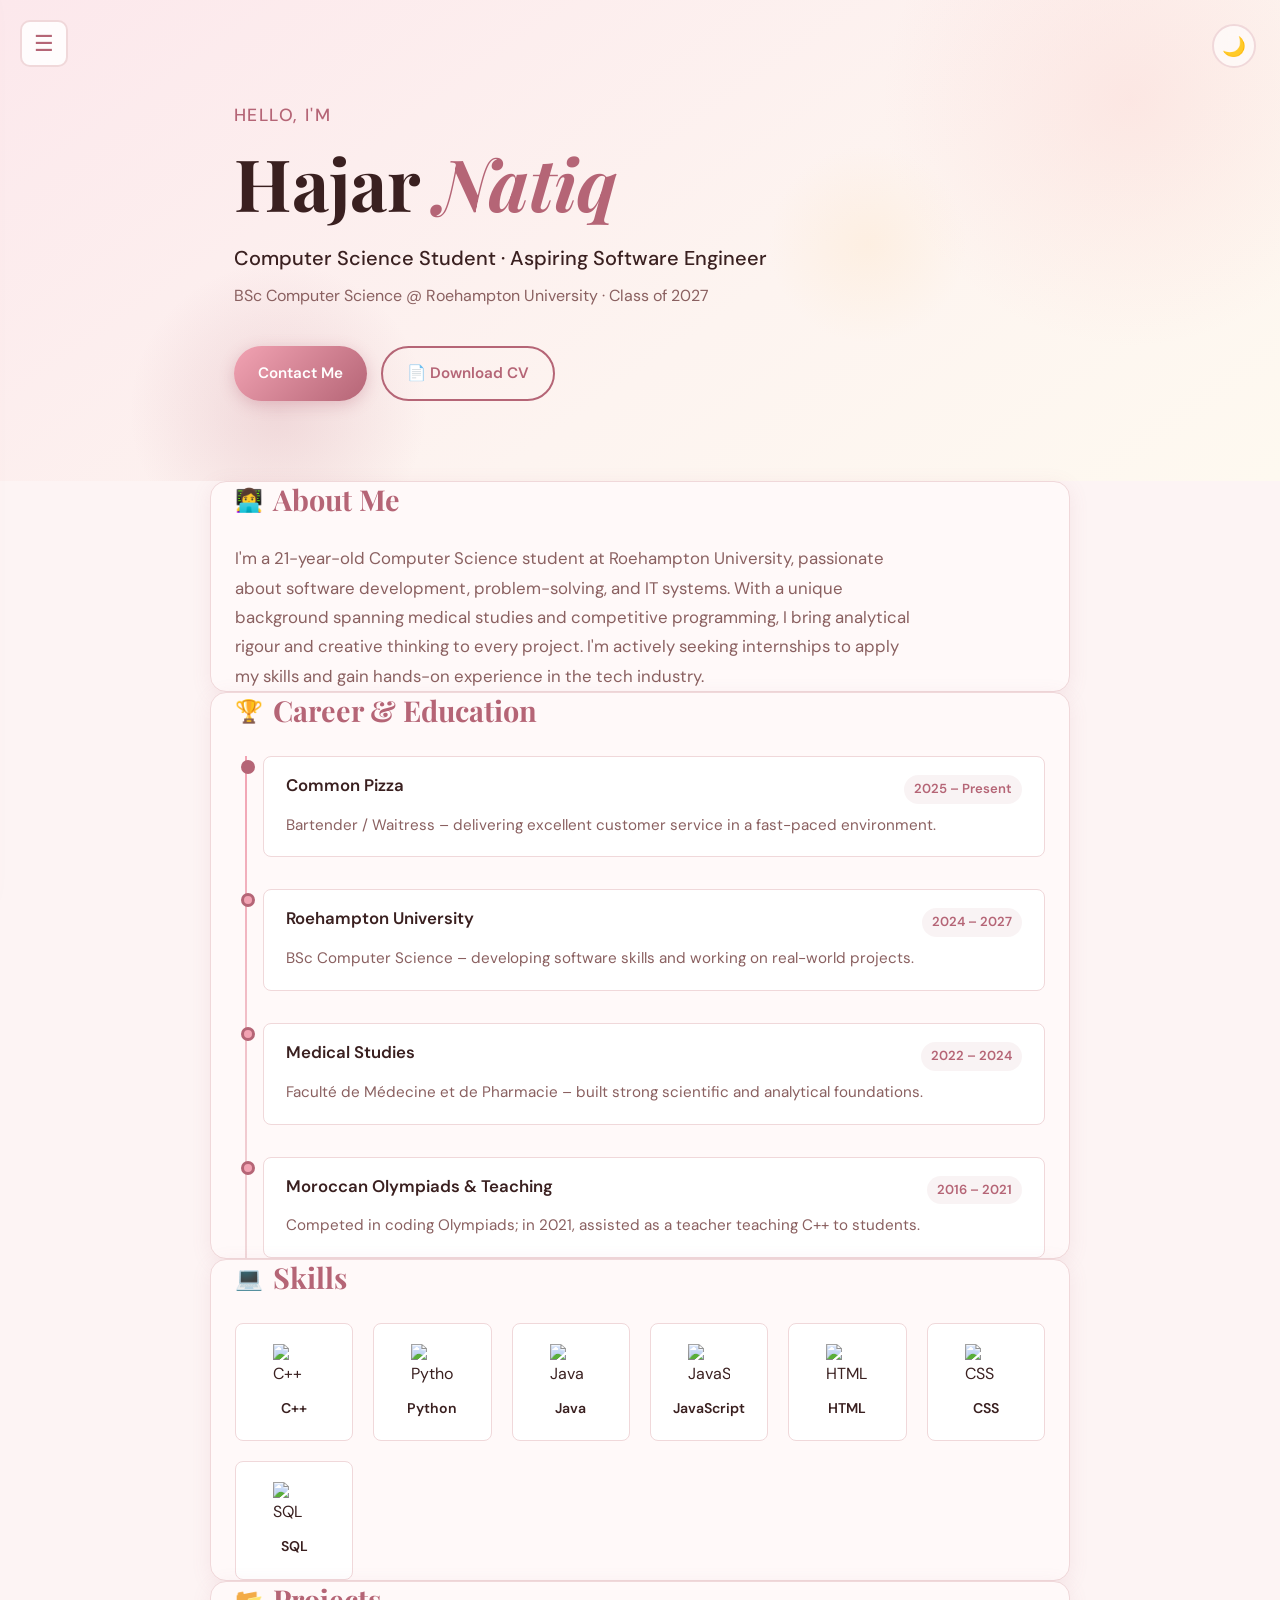
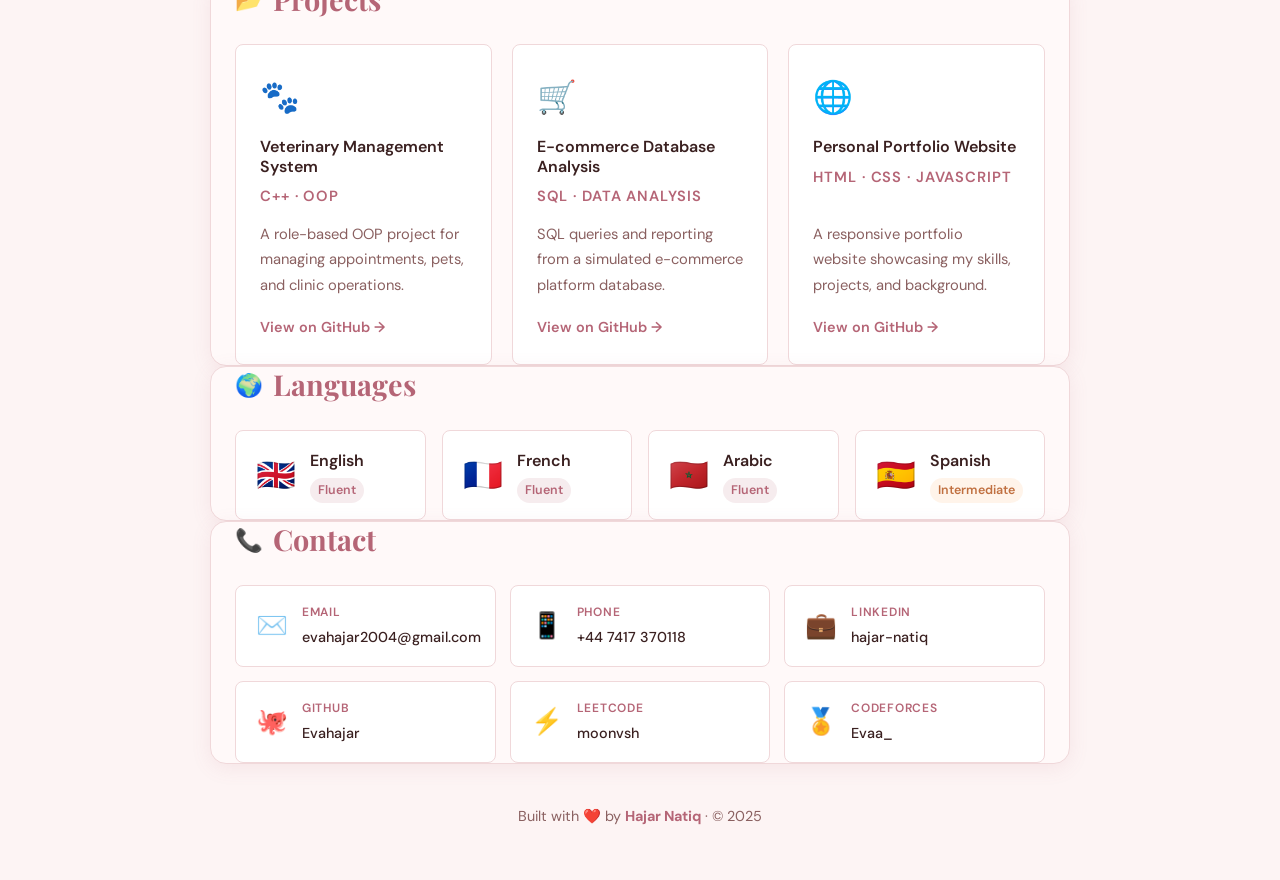
==== index.html @ 8012f6cf "Rename index(1).html to index.html" ====
<!DOCTYPE html>
<html lang="en">
<head>
  <meta charset="UTF-8">
  <meta name="viewport" content="width=device-width, initial-scale=1.0">
  <title>Hajar Natiq – Portfolio</title>
  <link rel="preconnect" href="https://fonts.googleapis.com">
  <link rel="preconnect" href="https://fonts.gstatic.com" crossorigin>
  <link href="https://fonts.googleapis.com/css2?family=Playfair+Display:ital,wght@0,600;0,700;1,600&family=DM+Sans:wght@300;400;500;600&display=swap" rel="stylesheet">
  <link rel="stylesheet" href="style.css">
</head>
<body>

  <!-- Menu Toggle -->
  <button id="menu-toggle" aria-label="Toggle menu">☰</button>

  <!-- Sidebar Navigation -->
  <nav id="sidebar">
    <div class="sidebar-logo">HN</div>
    <a href="#about">About</a>
    <a href="#timeline">Career</a>
    <a href="#skills">Skills</a>
    <a href="#projects">Projects</a>
    <a href="#languages">Languages</a>
    <a href="#contact">Contact</a>
  </nav>

  <!-- Header / Hero -->
  <header>
    <div class="hero-bg-shapes">
      <div class="shape shape-1"></div>
      <div class="shape shape-2"></div>
      <div class="shape shape-3"></div>
    </div>
    <div class="container hero-content">
      <p class="hero-eyebrow">Hello, I'm</p>
      <h1>Hajar <span class="highlight">Natiq</span></h1>
      <p class="hero-subtitle">Computer Science Student · Aspiring Software Engineer</p>
      <p class="hero-sub2">BSc Computer Science @ Roehampton University · Class of 2027</p>
      <div class="hero-actions">
        <a href="#contact" class="btn btn-primary">Contact Me</a>
        <a href="Hajar_Natiq_CV.pdf" download class="btn btn-outline">📄 Download CV</a>
      </div>
    </div>
    <button id="dark-mode-toggle">🌙</button>
  </header>

  <!-- About Section -->
  <section id="about" class="container">
    <h2><span class="section-icon">👩‍💻</span> About Me</h2>
    <p>
      I'm a 21-year-old Computer Science student at Roehampton University, passionate about software development, 
      problem-solving, and IT systems. With a unique background spanning medical studies and competitive programming, 
      I bring analytical rigour and creative thinking to every project. I'm actively seeking internships to apply 
      my skills and gain hands-on experience in the tech industry.
    </p>
  </section>

  <!-- Timeline Section -->
  <section id="timeline" class="container">
    <h2><span class="section-icon">🏆</span> Career & Education</h2>
    <div class="timeline">
      <div class="timeline-item job">
        <div class="timeline-dot"></div>
        <div class="timeline-content">
          <div class="timeline-header">
            <h3>Common Pizza</h3>
            <span class="date">2025 – Present</span>
          </div>
          <p>Bartender / Waitress – delivering excellent customer service in a fast-paced environment.</p>
        </div>
      </div>
      <div class="timeline-item">
        <div class="timeline-dot"></div>
        <div class="timeline-content">
          <div class="timeline-header">
            <h3>Roehampton University</h3>
            <span class="date">2024 – 2027</span>
          </div>
          <p>BSc Computer Science – developing software skills and working on real-world projects.</p>
        </div>
      </div>
      <div class="timeline-item">
        <div class="timeline-dot"></div>
        <div class="timeline-content">
          <div class="timeline-header">
            <h3>Medical Studies</h3>
            <span class="date">2022 – 2024</span>
          </div>
          <p>Faculté de Médecine et de Pharmacie – built strong scientific and analytical foundations.</p>
        </div>
      </div>
      <div class="timeline-item">
        <div class="timeline-dot"></div>
        <div class="timeline-content">
          <div class="timeline-header">
            <h3>Moroccan Olympiads & Teaching</h3>
            <span class="date">2016 – 2021</span>
          </div>
          <p>Competed in coding Olympiads; in 2021, assisted as a teacher teaching C++ to students.</p>
        </div>
      </div>
    </div>
  </section>

  <!-- Skills Section -->
  <section id="skills" class="container">
    <h2><span class="section-icon">💻</span> Skills</h2>
    <div class="skills-grid">
      <div class="skill"><img src="https://cdn.jsdelivr.net/gh/devicons/devicon/icons/cplusplus/cplusplus-original.svg" alt="C++"><p>C++</p></div>
      <div class="skill"><img src="https://cdn.jsdelivr.net/gh/devicons/devicon/icons/python/python-original.svg" alt="Python"><p>Python</p></div>
      <div class="skill"><img src="https://cdn.jsdelivr.net/gh/devicons/devicon/icons/java/java-original.svg" alt="Java"><p>Java</p></div>
      <div class="skill"><img src="https://cdn.jsdelivr.net/gh/devicons/devicon/icons/javascript/javascript-original.svg" alt="JavaScript"><p>JavaScript</p></div>
      <div class="skill"><img src="https://cdn.jsdelivr.net/gh/devicons/devicon/icons/html5/html5-original.svg" alt="HTML"><p>HTML</p></div>
      <div class="skill"><img src="https://cdn.jsdelivr.net/gh/devicons/devicon/icons/css3/css3-original.svg" alt="CSS"><p>CSS</p></div>
      <div class="skill"><img src="https://cdn.jsdelivr.net/gh/devicons/devicon/icons/mysql/mysql-original.svg" alt="SQL"><p>SQL</p></div>
    </div>
  </section>

  <!-- Projects Section -->
  <section id="projects" class="container">
    <h2><span class="section-icon">📂</span> Projects</h2>
    <div class="projects-grid">
      <div class="project-card">
        <div class="project-icon">🐾</div>
        <h3>Veterinary Management System</h3>
        <p class="project-tech">C++ · OOP</p>
        <p>A role-based OOP project for managing appointments, pets, and clinic operations.</p>
        <a href="https://github.com/Evahajar/veterinary-management-system" target="_blank" class="project-link">View on GitHub →</a>
      </div>
      <div class="project-card">
        <div class="project-icon">🛒</div>
        <h3>E-commerce Database Analysis</h3>
        <p class="project-tech">SQL · Data Analysis</p>
        <p>SQL queries and reporting from a simulated e-commerce platform database.</p>
        <a href="https://github.com/Evahajar/E-commerce-Database-Analysis" target="_blank" class="project-link">View on GitHub →</a>
      </div>
      <div class="project-card">
        <div class="project-icon">🌐</div>
        <h3>Personal Portfolio Website</h3>
        <p class="project-tech">HTML · CSS · JavaScript</p>
        <p>A responsive portfolio website showcasing my skills, projects, and background.</p>
        <a href="https://github.com/Evahajar/portfolio" target="_blank" class="project-link">View on GitHub →</a>
      </div>
    </div>
  </section>

  <!-- Languages Section -->
  <section id="languages" class="container">
    <h2><span class="section-icon">🌍</span> Languages</h2>
    <div class="languages-grid">
      <div class="lang-card">
        <span class="lang-flag">🇬🇧</span>
        <div>
          <strong>English</strong>
          <span class="lang-level fluent">Fluent</span>
        </div>
      </div>
      <div class="lang-card">
        <span class="lang-flag">🇫🇷</span>
        <div>
          <strong>French</strong>
          <span class="lang-level fluent">Fluent</span>
        </div>
      </div>
      <div class="lang-card">
        <span class="lang-flag">🇲🇦</span>
        <div>
          <strong>Arabic</strong>
          <span class="lang-level fluent">Fluent</span>
        </div>
      </div>
      <div class="lang-card">
        <span class="lang-flag">🇪🇸</span>
        <div>
          <strong>Spanish</strong>
          <span class="lang-level intermediate">Intermediate</span>
        </div>
      </div>
    </div>
  </section>

  <!-- Contact Section -->
  <section id="contact" class="container">
    <h2><span class="section-icon">📞</span> Contact</h2>
    <div class="contact-grid">
      <a href="mailto:evahajar2004@gmail.com" class="contact-card">
        <span class="contact-icon">✉️</span>
        <div>
          <p class="contact-label">Email</p>
          <p class="contact-value">evahajar2004@gmail.com</p>
        </div>
      </a>
      <a href="tel:+447417370118" class="contact-card">
        <span class="contact-icon">📱</span>
        <div>
          <p class="contact-label">Phone</p>
          <p class="contact-value">+44 7417 370118</p>
        </div>
      </a>
      <a href="https://www.linkedin.com/in/hajar-natiq-895257271/" target="_blank" class="contact-card">
        <span class="contact-icon">💼</span>
        <div>
          <p class="contact-label">LinkedIn</p>
          <p class="contact-value">hajar-natiq</p>
        </div>
      </a>
      <a href="https://github.com/Evahajar" target="_blank" class="contact-card">
        <span class="contact-icon">🐙</span>
        <div>
          <p class="contact-label">GitHub</p>
          <p class="contact-value">Evahajar</p>
        </div>
      </a>
      <a href="https://leetcode.com/u/moonvsh/" target="_blank" class="contact-card">
        <span class="contact-icon">⚡</span>
        <div>
          <p class="contact-label">LeetCode</p>
          <p class="contact-value">moonvsh</p>
        </div>
      </a>
      <a href="https://codeforces.com/profile/Evaa_" target="_blank" class="contact-card">
        <span class="contact-icon">🏅</span>
        <div>
          <p class="contact-label">Codeforces</p>
          <p class="contact-value">Evaa_</p>
        </div>
      </a>
    </div>
  </section>

  <footer>
    <p>Built with ❤️ by <strong>Hajar Natiq</strong> · © 2025</p>
  </footer>

  <script>
    // Dark mode toggle
    const toggleBtn = document.getElementById('dark-mode-toggle');
    toggleBtn.addEventListener('click', () => {
      document.body.classList.toggle('dark-mode');
      toggleBtn.textContent = document.body.classList.contains('dark-mode') ? '☀️' : '🌙';
    });

    // Sidebar toggle
    document.getElementById('menu-toggle').addEventListener('click', () => {
      document.getElementById('sidebar').classList.toggle('active');
    });

    // Close sidebar on nav link click
    document.querySelectorAll('#sidebar a').forEach(link => {
      link.addEventListener('click', () => {
        document.getElementById('sidebar').classList.remove('active');
      });
    });

    // Smooth scroll
    document.querySelectorAll('a[href^="#"]').forEach(anchor => {
      anchor.addEventListener('click', function(e) {
        e.preventDefault();
        const target = document.querySelector(this.getAttribute('href'));
        if (target) target.scrollIntoView({ behavior: 'smooth', block: 'start' });
      });
    });

    // Scroll reveal animation
    const observer = new IntersectionObserver((entries) => {
      entries.forEach(entry => {
        if (entry.isIntersecting) entry.target.classList.add('visible');
      });
    }, { threshold: 0.1 });

    document.querySelectorAll('section, .project-card, .timeline-item, .lang-card, .contact-card').forEach(el => observer.observe(el));
  </script>

</body>
</html>
---- style.css ----
/* =========================
   IMPORT FONTS
========================= */
@import url('https://fonts.googleapis.com/css2?family=Playfair+Display:ital,wght@0,600;0,700;1,600&family=DM+Sans:wght@300;400;500;600&display=swap');

/* =========================
   ROOT VARIABLES
========================= */
:root {
  --primary-bg: #fdf4f4;
  --secondary-bg: #fff9f9;
  --card-bg: #ffffff;
  --accent: #b56576;
  --accent-light: #f2a3b3;
  --accent-dark: #7d3d4e;
  --text: #3a2020;
  --text-muted: #8a6060;
  --border: #f0d8da;
  --shadow: 0 4px 20px rgba(181, 101, 118, 0.1);
  --shadow-hover: 0 12px 36px rgba(181, 101, 118, 0.2);
  --radius: 16px;
  --radius-sm: 8px;
}

/* =========================
   BASE
========================= */
*, *::before, *::after { box-sizing: border-box; margin: 0; padding: 0; }

html { scroll-behavior: smooth; }

body {
  font-family: 'DM Sans', sans-serif;
  background: var(--primary-bg);
  color: var(--text);
  line-height: 1.75;
  font-size: 1rem;
}

h1, h2, h3, h4 {
  font-family: 'Playfair Display', serif;
  color: var(--accent);
  line-height: 1.2;
}

h1 { font-size: clamp(2.8rem, 6vw, 4.5rem); }
h2 { font-size: 1.8rem; margin-bottom: 28px; display: flex; align-items: center; gap: 10px; }
h3 { font-size: 1.2rem; color: var(--text); }

p { color: var(--text-muted); }

a { color: var(--accent); text-decoration: none; transition: color 0.3s; }
a:hover { color: var(--accent-dark); }

/* =========================
   CONTAINER
========================= */
.container {
  max-width: 860px;
  margin: 0 auto;
  padding: 0 24px;
}

/* =========================
   HEADER / HERO
========================= */
header {
  position: relative;
  background: linear-gradient(145deg, #fce8ec 0%, #fdf4f0 60%, #fef9f0 100%);
  padding: 100px 24px 80px;
  text-align: left;
  overflow: hidden;
}

.hero-bg-shapes {
  position: absolute;
  inset: 0;
  pointer-events: none;
  z-index: 0;
}

.shape {
  position: absolute;
  border-radius: 50%;
  opacity: 0.18;
}

.shape-1 {
  width: 500px; height: 500px;
  background: radial-gradient(circle, #f7a8a8, transparent 70%);
  top: -150px; right: -100px;
}

.shape-2 {
  width: 300px; height: 300px;
  background: radial-gradient(circle, #b56576, transparent 70%);
  bottom: -80px; left: 10%;
}

.shape-3 {
  width: 200px; height: 200px;
  background: radial-gradient(circle, #ffd6a0, transparent 70%);
  top: 30%; left: 60%;
}

.hero-content {
  position: relative;
  z-index: 1;
}

.hero-eyebrow {
  font-family: 'DM Sans', sans-serif;
  font-size: 1.1rem;
  font-weight: 500;
  color: var(--accent);
  letter-spacing: 0.08em;
  text-transform: uppercase;
  margin-bottom: 8px;
}

header h1 {
  color: var(--text);
  margin-bottom: 16px;
}

.highlight {
  color: var(--accent);
  font-style: italic;
}

.hero-subtitle {
  font-size: 1.25rem;
  font-weight: 500;
  color: var(--text);
  margin-bottom: 6px;
}

.hero-sub2 {
  font-size: 1rem;
  color: var(--text-muted);
  margin-bottom: 36px;
}

.hero-actions {
  display: flex;
  gap: 14px;
  flex-wrap: wrap;
}

/* =========================
   BUTTONS
========================= */
.btn {
  display: inline-flex;
  align-items: center;
  gap: 6px;
  padding: 12px 24px;
  border-radius: 50px;
  font-family: 'DM Sans', sans-serif;
  font-weight: 600;
  font-size: 0.95rem;
  cursor: pointer;
  transition: all 0.3s ease;
  border: none;
}

.btn-primary {
  background: linear-gradient(135deg, var(--accent-light), var(--accent));
  color: #fff;
  box-shadow: 0 4px 15px rgba(181, 101, 118, 0.3);
}

.btn-primary:hover {
  transform: translateY(-3px);
  box-shadow: 0 8px 25px rgba(181, 101, 118, 0.4);
  color: #fff;
}

.btn-outline {
  background: transparent;
  color: var(--accent);
  border: 2px solid var(--accent);
}

.btn-outline:hover {
  background: var(--accent);
  color: #fff;
  transform: translateY(-3px);
}

/* Dark mode toggle */
#dark-mode-toggle {
  position: absolute;
  top: 24px;
  right: 24px;
  background: rgba(255,255,255,0.6);
  border: 2px solid var(--border);
  border-radius: 50%;
  width: 44px;
  height: 44px;
  font-size: 1.2rem;
  cursor: pointer;
  z-index: 10;
  transition: all 0.3s;
  display: flex;
  align-items: center;
  justify-content: center;
  backdrop-filter: blur(8px);
}

#dark-mode-toggle:hover {
  transform: scale(1.1) rotate(15deg);
  background: rgba(255,255,255,0.9);
}

/* =========================
   SECTIONS (shared)
========================= */
section {
  padding: 56px 40px;
  margin: 28px auto;
  max-width: 860px;
  background: var(--secondary-bg);
  border-radius: var(--radius);
  box-shadow: var(--shadow);
  border: 1px solid var(--border);
  opacity: 0;
  transform: translateY(24px);
  transition: opacity 0.7s ease, transform 0.7s ease;
}

section.visible {
  opacity: 1;
  transform: translateY(0);
}

.section-icon {
  font-size: 1.4rem;
}

/* =========================
   ABOUT
========================= */
#about p {
  font-size: 1.05rem;
  color: var(--text-muted);
  max-width: 680px;
}

/* =========================
   TIMELINE
========================= */
.timeline {
  position: relative;
  display: flex;
  flex-direction: column;
  gap: 0;
  padding-left: 28px;
}

.timeline::before {
  content: '';
  position: absolute;
  left: 10px;
  top: 0;
  bottom: 0;
  width: 2px;
  background: linear-gradient(to bottom, var(--accent-light), var(--border));
}

.timeline-item {
  display: flex;
  gap: 24px;
  padding: 0 0 32px 0;
  position: relative;
  opacity: 0;
  transform: translateX(-20px);
  transition: opacity 0.6s ease, transform 0.6s ease;
}

.timeline-item.visible {
  opacity: 1;
  transform: translateX(0);
}

.timeline-item:last-child { padding-bottom: 0; }

.timeline-dot {
  position: absolute;
  left: -22px;
  top: 4px;
  width: 14px;
  height: 14px;
  border-radius: 50%;
  background: var(--accent-light);
  border: 3px solid var(--accent);
  flex-shrink: 0;
  z-index: 1;
}

.timeline-item.job .timeline-dot {
  background: var(--accent);
}

.timeline-content {
  background: var(--card-bg);
  border: 1px solid var(--border);
  border-radius: var(--radius-sm);
  padding: 18px 22px;
  flex: 1;
  transition: all 0.3s ease;
}

.timeline-content:hover {
  box-shadow: var(--shadow-hover);
  transform: translateX(4px);
  border-color: var(--accent-light);
}

.timeline-header {
  display: flex;
  justify-content: space-between;
  align-items: flex-start;
  flex-wrap: wrap;
  gap: 6px;
  margin-bottom: 8px;
}

.timeline-item h3 {
  font-family: 'DM Sans', sans-serif;
  font-weight: 600;
  font-size: 1.05rem;
  color: var(--text);
}

.date {
  font-size: 0.82rem;
  font-weight: 600;
  color: var(--accent);
  background: rgba(181, 101, 118, 0.08);
  padding: 3px 10px;
  border-radius: 20px;
  white-space: nowrap;
}

.timeline-item p {
  font-size: 0.95rem;
  margin: 0;
}

/* =========================
   SKILLS
========================= */
.skills-grid {
  display: grid;
  grid-template-columns: repeat(auto-fill, minmax(100px, 1fr));
  gap: 20px;
}

.skill {
  display: flex;
  flex-direction: column;
  align-items: center;
  gap: 10px;
  background: var(--card-bg);
  border: 1px solid var(--border);
  border-radius: var(--radius-sm);
  padding: 20px 10px;
  transition: all 0.3s ease;
}

.skill:hover {
  box-shadow: var(--shadow-hover);
  transform: translateY(-4px);
  border-color: var(--accent-light);
}

.skill img {
  width: 42px;
  height: 42px;
}

.skill p {
  font-weight: 600;
  font-size: 0.88rem;
  color: var(--text);
  margin: 0;
}

/* =========================
   PROJECTS
========================= */
.projects-grid {
  display: grid;
  grid-template-columns: repeat(auto-fill, minmax(240px, 1fr));
  gap: 20px;
}

.project-card {
  background: var(--card-bg);
  border: 1px solid var(--border);
  border-radius: var(--radius-sm);
  padding: 24px;
  transition: all 0.35s ease;
  opacity: 0;
  transform: translateY(16px);
  display: flex;
  flex-direction: column;
  gap: 8px;
}

.project-card.visible {
  opacity: 1;
  transform: translateY(0);
}

.project-card:hover {
  box-shadow: var(--shadow-hover);
  transform: translateY(-6px);
  border-color: var(--accent-light);
}

.project-icon {
  font-size: 2rem;
  margin-bottom: 4px;
}

.project-card h3 {
  font-family: 'DM Sans', sans-serif;
  font-weight: 600;
  font-size: 1rem;
  color: var(--text);
}

.project-tech {
  font-size: 0.8rem;
  font-weight: 600;
  color: var(--accent);
  text-transform: uppercase;
  letter-spacing: 0.06em;
  margin-bottom: 4px;
}

.project-card p {
  font-size: 0.92rem;
  flex: 1;
}

.project-link {
  font-size: 0.9rem;
  font-weight: 600;
  color: var(--accent);
  margin-top: 8px;
  display: inline-block;
}

.project-link:hover { color: var(--accent-dark); }

/* =========================
   LANGUAGES
========================= */
.languages-grid {
  display: grid;
  grid-template-columns: repeat(auto-fill, minmax(180px, 1fr));
  gap: 16px;
}

.lang-card {
  display: flex;
  align-items: center;
  gap: 14px;
  background: var(--card-bg);
  border: 1px solid var(--border);
  border-radius: var(--radius-sm);
  padding: 16px 20px;
  transition: all 0.3s ease;
  opacity: 0;
  transform: translateY(12px);
}

.lang-card.visible {
  opacity: 1;
  transform: translateY(0);
}

.lang-card:hover {
  box-shadow: var(--shadow-hover);
  transform: translateY(-4px);
  border-color: var(--accent-light);
}

.lang-flag { font-size: 2rem; }

.lang-card strong {
  display: block;
  font-size: 1rem;
  color: var(--text);
  font-weight: 600;
}

.lang-level {
  font-size: 0.78rem;
  font-weight: 600;
  padding: 2px 8px;
  border-radius: 20px;
  margin-top: 3px;
  display: inline-block;
}

.lang-level.fluent {
  background: rgba(181, 101, 118, 0.12);
  color: var(--accent);
}

.lang-level.intermediate {
  background: rgba(255, 160, 80, 0.12);
  color: #c07040;
}

/* =========================
   CONTACT
========================= */
.contact-grid {
  display: grid;
  grid-template-columns: repeat(auto-fill, minmax(240px, 1fr));
  gap: 14px;
}

.contact-card {
  display: flex;
  align-items: center;
  gap: 14px;
  background: var(--card-bg);
  border: 1px solid var(--border);
  border-radius: var(--radius-sm);
  padding: 16px 20px;
  transition: all 0.3s ease;
  color: var(--text);
  opacity: 0;
  transform: translateY(12px);
}

.contact-card.visible {
  opacity: 1;
  transform: translateY(0);
}

.contact-card:hover {
  box-shadow: var(--shadow-hover);
  transform: translateY(-4px);
  border-color: var(--accent-light);
  color: var(--text);
}

.contact-icon { font-size: 1.6rem; }

.contact-label {
  font-size: 0.75rem;
  font-weight: 600;
  text-transform: uppercase;
  letter-spacing: 0.06em;
  color: var(--accent);
  margin: 0;
}

.contact-value {
  font-size: 0.9rem;
  font-weight: 500;
  color: var(--text);
  margin: 2px 0 0 0;
}

/* =========================
   FOOTER
========================= */
footer {
  text-align: center;
  padding: 40px 24px 50px;
  color: var(--text-muted);
  font-size: 0.9rem;
}

footer strong { color: var(--accent); }

/* =========================
   SIDEBAR MENU
========================= */
#menu-toggle {
  position: fixed;
  top: 20px;
  left: 20px;
  font-size: 1.4rem;
  background: rgba(255,255,255,0.85);
  color: var(--accent);
  border: 2px solid var(--border);
  border-radius: 10px;
  padding: 8px 12px;
  cursor: pointer;
  z-index: 1001;
  transition: all 0.3s;
  backdrop-filter: blur(8px);
}

#menu-toggle:hover {
  background: var(--accent);
  color: #fff;
  border-color: var(--accent);
  transform: scale(1.05);
}

#sidebar {
  position: fixed;
  top: 0;
  left: -260px;
  width: 240px;
  height: 100%;
  background: var(--secondary-bg);
  border-right: 1px solid var(--border);
  padding: 70px 28px 40px;
  display: flex;
  flex-direction: column;
  gap: 8px;
  transition: left 0.4s cubic-bezier(0.4, 0, 0.2, 1);
  z-index: 1000;
  box-shadow: 4px 0 24px rgba(181, 101, 118, 0.08);
}

#sidebar.active { left: 0; }

.sidebar-logo {
  font-family: 'Playfair Display', serif;
  font-size: 1.8rem;
  font-weight: 700;
  color: var(--accent);
  margin-bottom: 24px;
  letter-spacing: 0.05em;
}

#sidebar a {
  font-family: 'DM Sans', sans-serif;
  font-size: 1rem;
  font-weight: 500;
  color: var(--text-muted);
  padding: 10px 14px;
  border-radius: var(--radius-sm);
  transition: all 0.25s;
}

#sidebar a:hover {
  color: var(--accent);
  background: rgba(181, 101, 118, 0.08);
  transform: translateX(4px);
  text-decoration: none;
}

/* =========================
   DARK MODE
========================= */
body.dark-mode {
  --primary-bg: #191213;
  --secondary-bg: #221618;
  --card-bg: #2c1c1e;
  --text: #f5e8e8;
  --text-muted: #c4a0a5;
  --border: #3a2428;
  --accent: #f2a3b3;
  --accent-light: #f7c6d0;
  --accent-dark: #f7d8de;
  --shadow: 0 4px 20px rgba(0,0,0,0.4);
  --shadow-hover: 0 12px 36px rgba(0,0,0,0.5);
}

body.dark-mode header {
  background: linear-gradient(145deg, #2a1418 0%, #221618 60%, #201a14 100%);
}

body.dark-mode #dark-mode-toggle {
  background: rgba(255,255,255,0.05);
  border-color: var(--border);
}

body.dark-mode .hero-subtitle { color: var(--text); }
body.dark-mode .hero-eyebrow { color: var(--accent); }

body.dark-mode .btn-outline {
  border-color: var(--accent);
  color: var(--accent);
}
body.dark-mode .btn-outline:hover {
  background: var(--accent);
  color: #191213;
}

body.dark-mode #menu-toggle {
  background: rgba(255,255,255,0.05);
  border-color: var(--border);
  color: var(--accent);
}

body.dark-mode .lang-level.fluent {
  background: rgba(242, 163, 179, 0.15);
}

body.dark-mode .contact-card:hover,
body.dark-mode .lang-card:hover,
body.dark-mode .project-card:hover,
body.dark-mode .skill:hover,
body.dark-mode .timeline-content:hover {
  border-color: var(--accent);
}

/* =========================
   RESPONSIVE
========================= */
@media (max-width: 640px) {
  header { padding: 90px 20px 60px; }
  section { padding: 40px 24px; margin: 16px auto; }
  .projects-grid, .languages-grid, .contact-grid { grid-template-columns: 1fr; }
  .timeline-header { flex-direction: column; }
  .hero-actions { flex-direction: column; align-items: flex-start; }
}
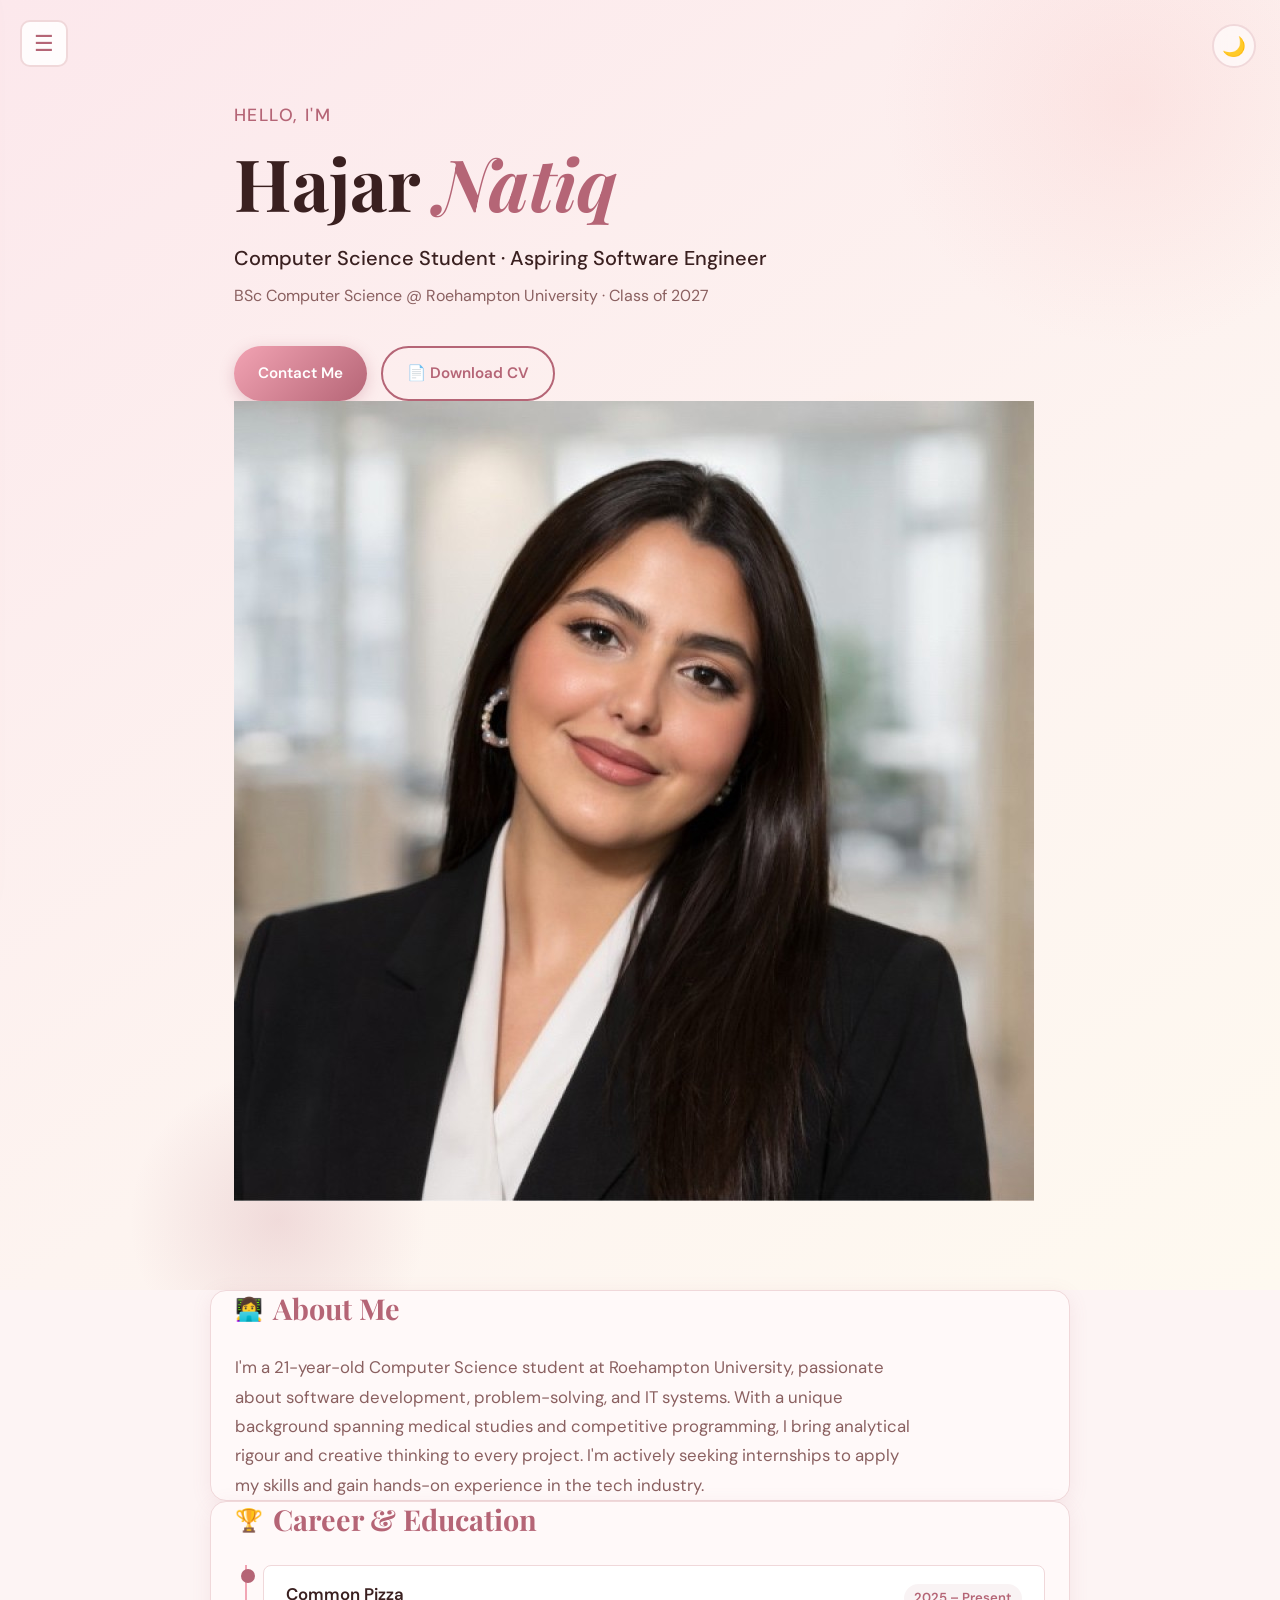
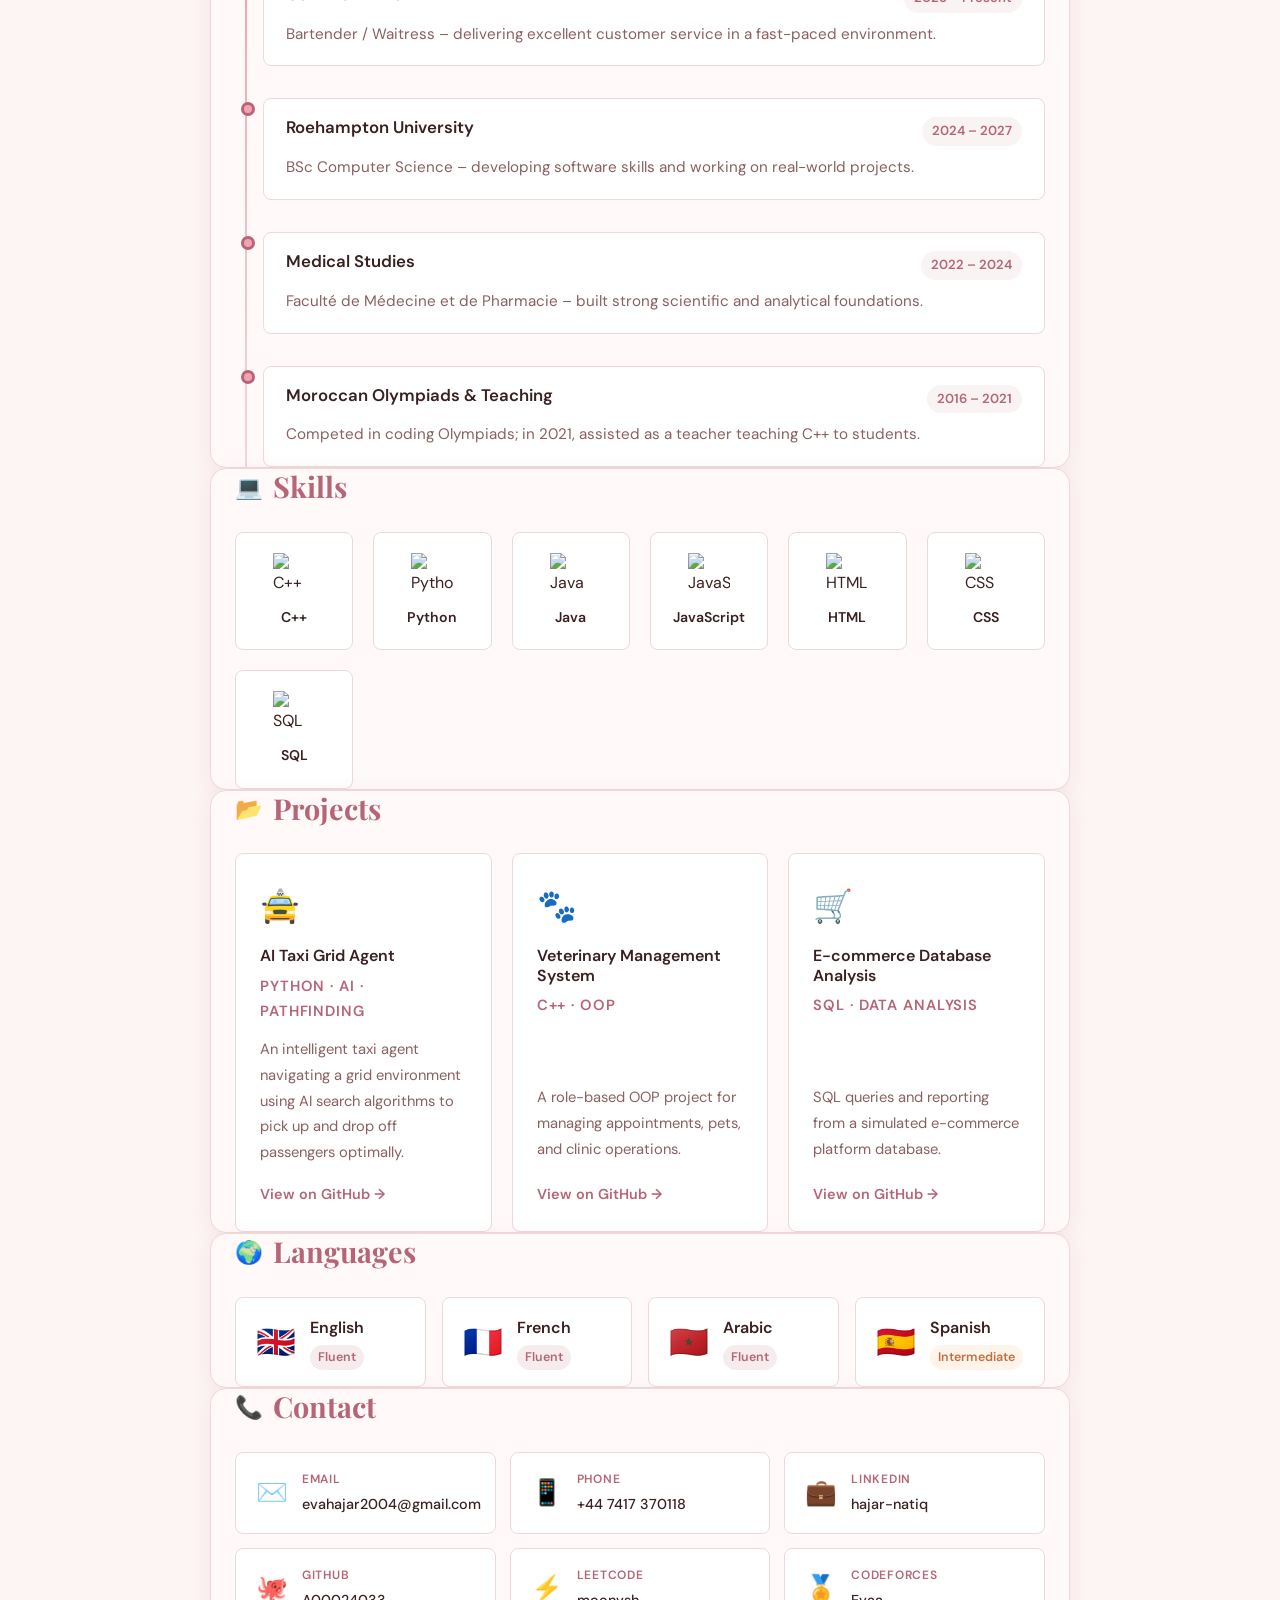
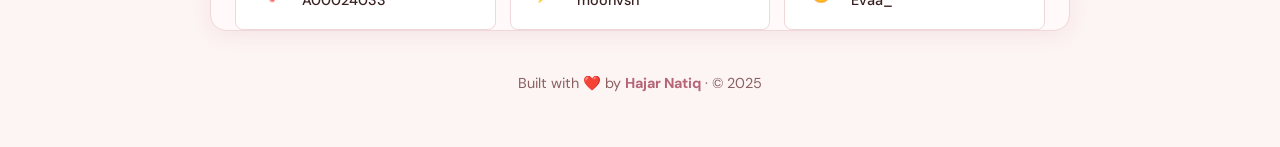
==== commit e5e7b912: "Update index.html" ====
--- a/index.html
+++ b/index.html
@@ -11,10 +11,8 @@
 </head>
 <body>
 
-  <!-- Menu Toggle -->
   <button id="menu-toggle" aria-label="Toggle menu">☰</button>
 
-  <!-- Sidebar Navigation -->
   <nav id="sidebar">
     <div class="sidebar-logo">HN</div>
     <a href="#about">About</a>
@@ -25,7 +23,6 @@
     <a href="#contact">Contact</a>
   </nav>
 
-  <!-- Header / Hero -->
   <header>
     <div class="hero-bg-shapes">
       <div class="shape shape-1"></div>
@@ -33,30 +30,35 @@
       <div class="shape shape-3"></div>
     </div>
     <div class="container hero-content">
-      <p class="hero-eyebrow">Hello, I'm</p>
-      <h1>Hajar <span class="highlight">Natiq</span></h1>
-      <p class="hero-subtitle">Computer Science Student · Aspiring Software Engineer</p>
-      <p class="hero-sub2">BSc Computer Science @ Roehampton University · Class of 2027</p>
-      <div class="hero-actions">
-        <a href="#contact" class="btn btn-primary">Contact Me</a>
-        <a href="Hajar_Natiq_CV.pdf" download class="btn btn-outline">📄 Download CV</a>
+      <div class="hero-inner">
+        <div class="hero-text">
+          <p class="hero-eyebrow">Hello, I'm</p>
+          <h1>Hajar <span class="highlight">Natiq</span></h1>
+          <p class="hero-subtitle">Computer Science Student · Aspiring Software Engineer</p>
+          <p class="hero-sub2">BSc Computer Science @ Roehampton University · Class of 2027</p>
+          <div class="hero-actions">
+            <a href="#contact" class="btn btn-primary">Contact Me</a>
+            <a href="Hajar_Natiq_CV.pdf" download class="btn btn-outline">📄 Download CV</a>
+          </div>
+        </div>
+        <div class="hero-photo-wrap">
+          <img src="Hajar.jpg" alt="Hajar Natiq" class="hero-photo">
+        </div>
       </div>
     </div>
     <button id="dark-mode-toggle">🌙</button>
   </header>
 
-  <!-- About Section -->
   <section id="about" class="container">
     <h2><span class="section-icon">👩‍💻</span> About Me</h2>
     <p>
-      I'm a 21-year-old Computer Science student at Roehampton University, passionate about software development, 
-      problem-solving, and IT systems. With a unique background spanning medical studies and competitive programming, 
-      I bring analytical rigour and creative thinking to every project. I'm actively seeking internships to apply 
+      I'm a 21-year-old Computer Science student at Roehampton University, passionate about software development,
+      problem-solving, and IT systems. With a unique background spanning medical studies and competitive programming,
+      I bring analytical rigour and creative thinking to every project. I'm actively seeking internships to apply
       my skills and gain hands-on experience in the tech industry.
     </p>
   </section>
 
-  <!-- Timeline Section -->
   <section id="timeline" class="container">
     <h2><span class="section-icon">🏆</span> Career & Education</h2>
     <div class="timeline">
@@ -103,7 +105,6 @@
     </div>
   </section>
 
-  <!-- Skills Section -->
   <section id="skills" class="container">
     <h2><span class="section-icon">💻</span> Skills</h2>
     <div class="skills-grid">
@@ -117,35 +118,33 @@
     </div>
   </section>
 
-  <!-- Projects Section -->
   <section id="projects" class="container">
     <h2><span class="section-icon">📂</span> Projects</h2>
     <div class="projects-grid">
+      <div class="project-card">
+        <div class="project-icon">🚖</div>
+        <h3>AI Taxi Grid Agent</h3>
+        <p class="project-tech">Python · AI · Pathfinding</p>
+        <p>An intelligent taxi agent navigating a grid environment using AI search algorithms to pick up and drop off passengers optimally.</p>
+        <a href="https://github.com/A00024033/AI-agent" target="_blank" class="project-link">View on GitHub →</a>
+      </div>
       <div class="project-card">
         <div class="project-icon">🐾</div>
         <h3>Veterinary Management System</h3>
         <p class="project-tech">C++ · OOP</p>
         <p>A role-based OOP project for managing appointments, pets, and clinic operations.</p>
-        <a href="https://github.com/Evahajar/veterinary-management-system" target="_blank" class="project-link">View on GitHub →</a>
+        <a href="https://github.com/A00024033/veterinary-management-system" target="_blank" class="project-link">View on GitHub →</a>
       </div>
       <div class="project-card">
         <div class="project-icon">🛒</div>
         <h3>E-commerce Database Analysis</h3>
         <p class="project-tech">SQL · Data Analysis</p>
         <p>SQL queries and reporting from a simulated e-commerce platform database.</p>
-        <a href="https://github.com/Evahajar/E-commerce-Database-Analysis" target="_blank" class="project-link">View on GitHub →</a>
-      </div>
-      <div class="project-card">
-        <div class="project-icon">🌐</div>
-        <h3>Personal Portfolio Website</h3>
-        <p class="project-tech">HTML · CSS · JavaScript</p>
-        <p>A responsive portfolio website showcasing my skills, projects, and background.</p>
-        <a href="https://github.com/Evahajar/portfolio" target="_blank" class="project-link">View on GitHub →</a>
-      </div>
-    </div>
-  </section>
-
-  <!-- Languages Section -->
+        <a href="https://github.com/A00024033/E-commerce-Database-Analysis" target="_blank" class="project-link">View on GitHub →</a>
+      </div>
+    </div>
+  </section>
+
   <section id="languages" class="container">
     <h2><span class="section-icon">🌍</span> Languages</h2>
     <div class="languages-grid">
@@ -180,7 +179,6 @@
     </div>
   </section>
 
-  <!-- Contact Section -->
   <section id="contact" class="container">
     <h2><span class="section-icon">📞</span> Contact</h2>
     <div class="contact-grid">
@@ -205,11 +203,11 @@
           <p class="contact-value">hajar-natiq</p>
         </div>
       </a>
-      <a href="https://github.com/Evahajar" target="_blank" class="contact-card">
+      <a href="https://github.com/A00024033" target="_blank" class="contact-card">
         <span class="contact-icon">🐙</span>
         <div>
           <p class="contact-label">GitHub</p>
-          <p class="contact-value">Evahajar</p>
+          <p class="contact-value">A00024033</p>
         </div>
       </a>
       <a href="https://leetcode.com/u/moonvsh/" target="_blank" class="contact-card">
@@ -234,26 +232,22 @@
   </footer>
 
   <script>
-    // Dark mode toggle
     const toggleBtn = document.getElementById('dark-mode-toggle');
     toggleBtn.addEventListener('click', () => {
       document.body.classList.toggle('dark-mode');
       toggleBtn.textContent = document.body.classList.contains('dark-mode') ? '☀️' : '🌙';
     });
 
-    // Sidebar toggle
     document.getElementById('menu-toggle').addEventListener('click', () => {
       document.getElementById('sidebar').classList.toggle('active');
     });
 
-    // Close sidebar on nav link click
     document.querySelectorAll('#sidebar a').forEach(link => {
       link.addEventListener('click', () => {
         document.getElementById('sidebar').classList.remove('active');
       });
     });
 
-    // Smooth scroll
     document.querySelectorAll('a[href^="#"]').forEach(anchor => {
       anchor.addEventListener('click', function(e) {
         e.preventDefault();
@@ -262,7 +256,6 @@
       });
     });
 
-    // Scroll reveal animation
     const observer = new IntersectionObserver((entries) => {
       entries.forEach(entry => {
         if (entry.isIntersecting) entry.target.classList.add('visible');
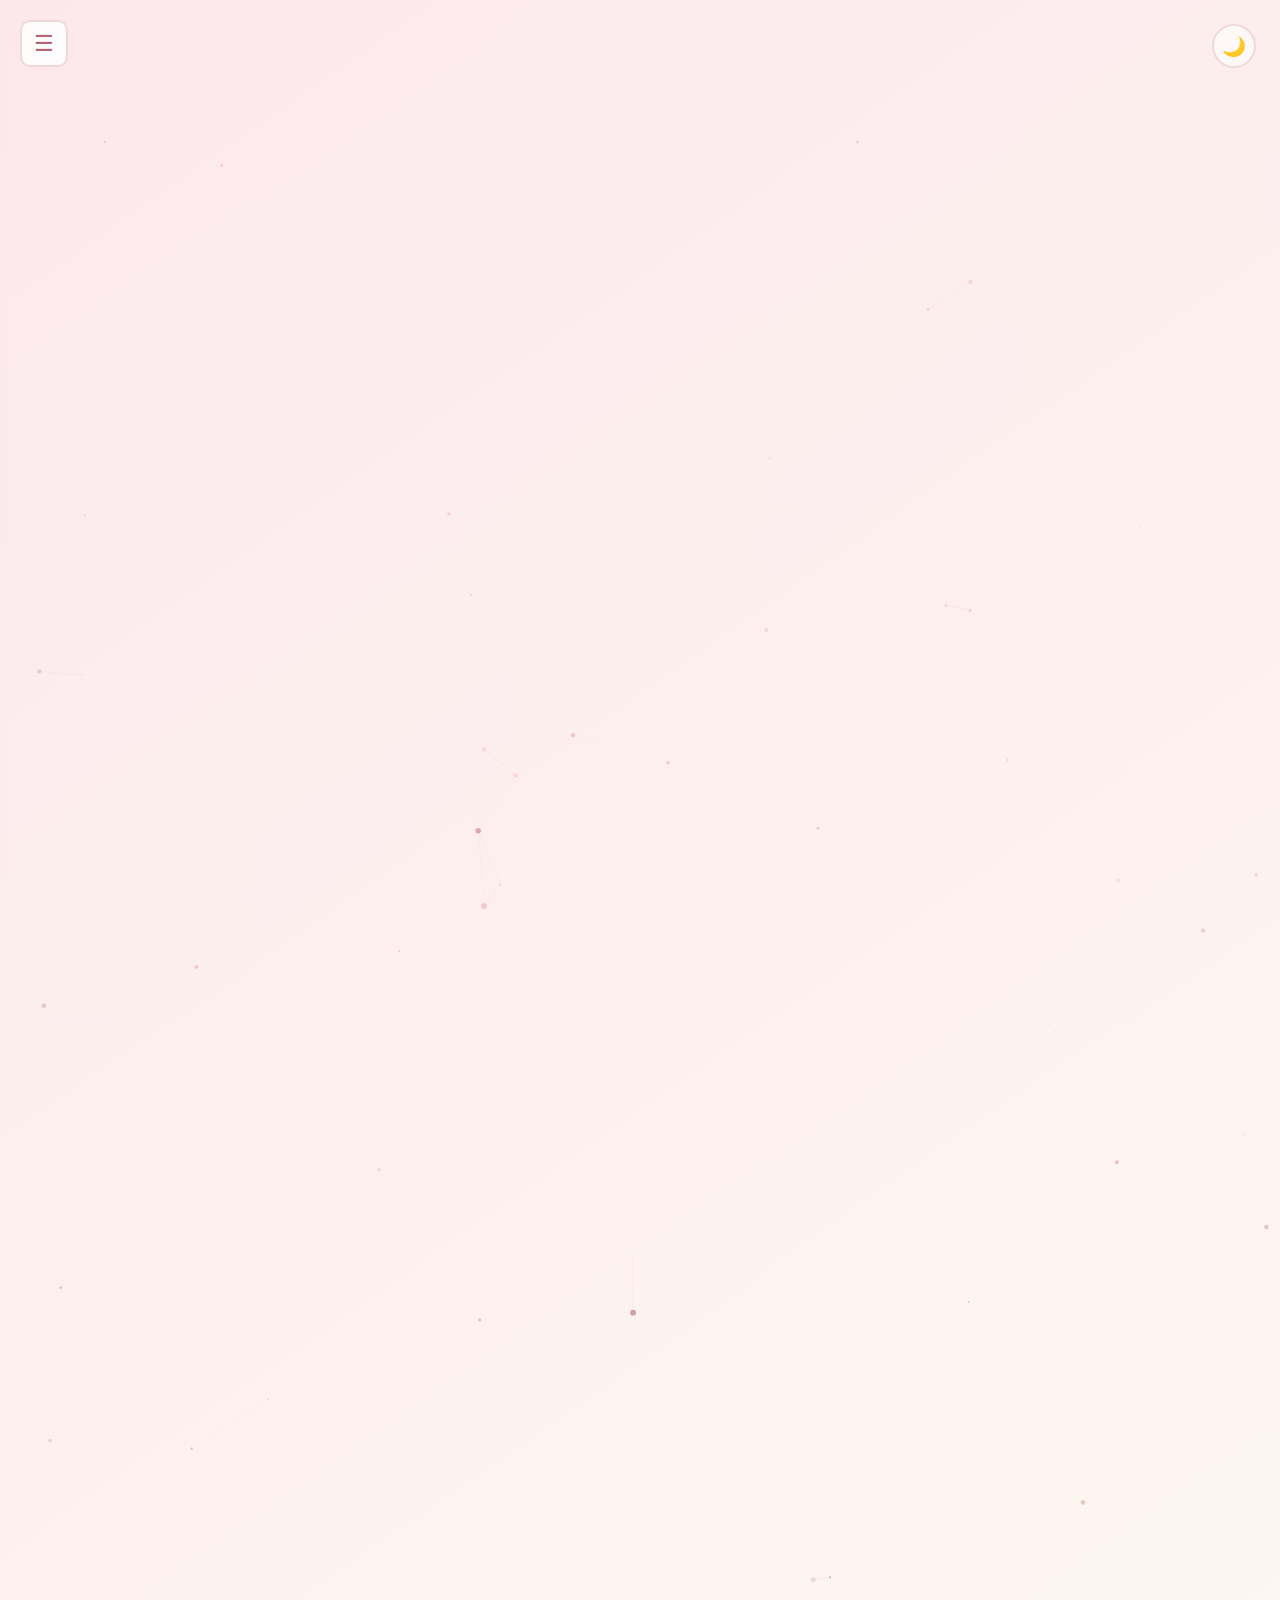
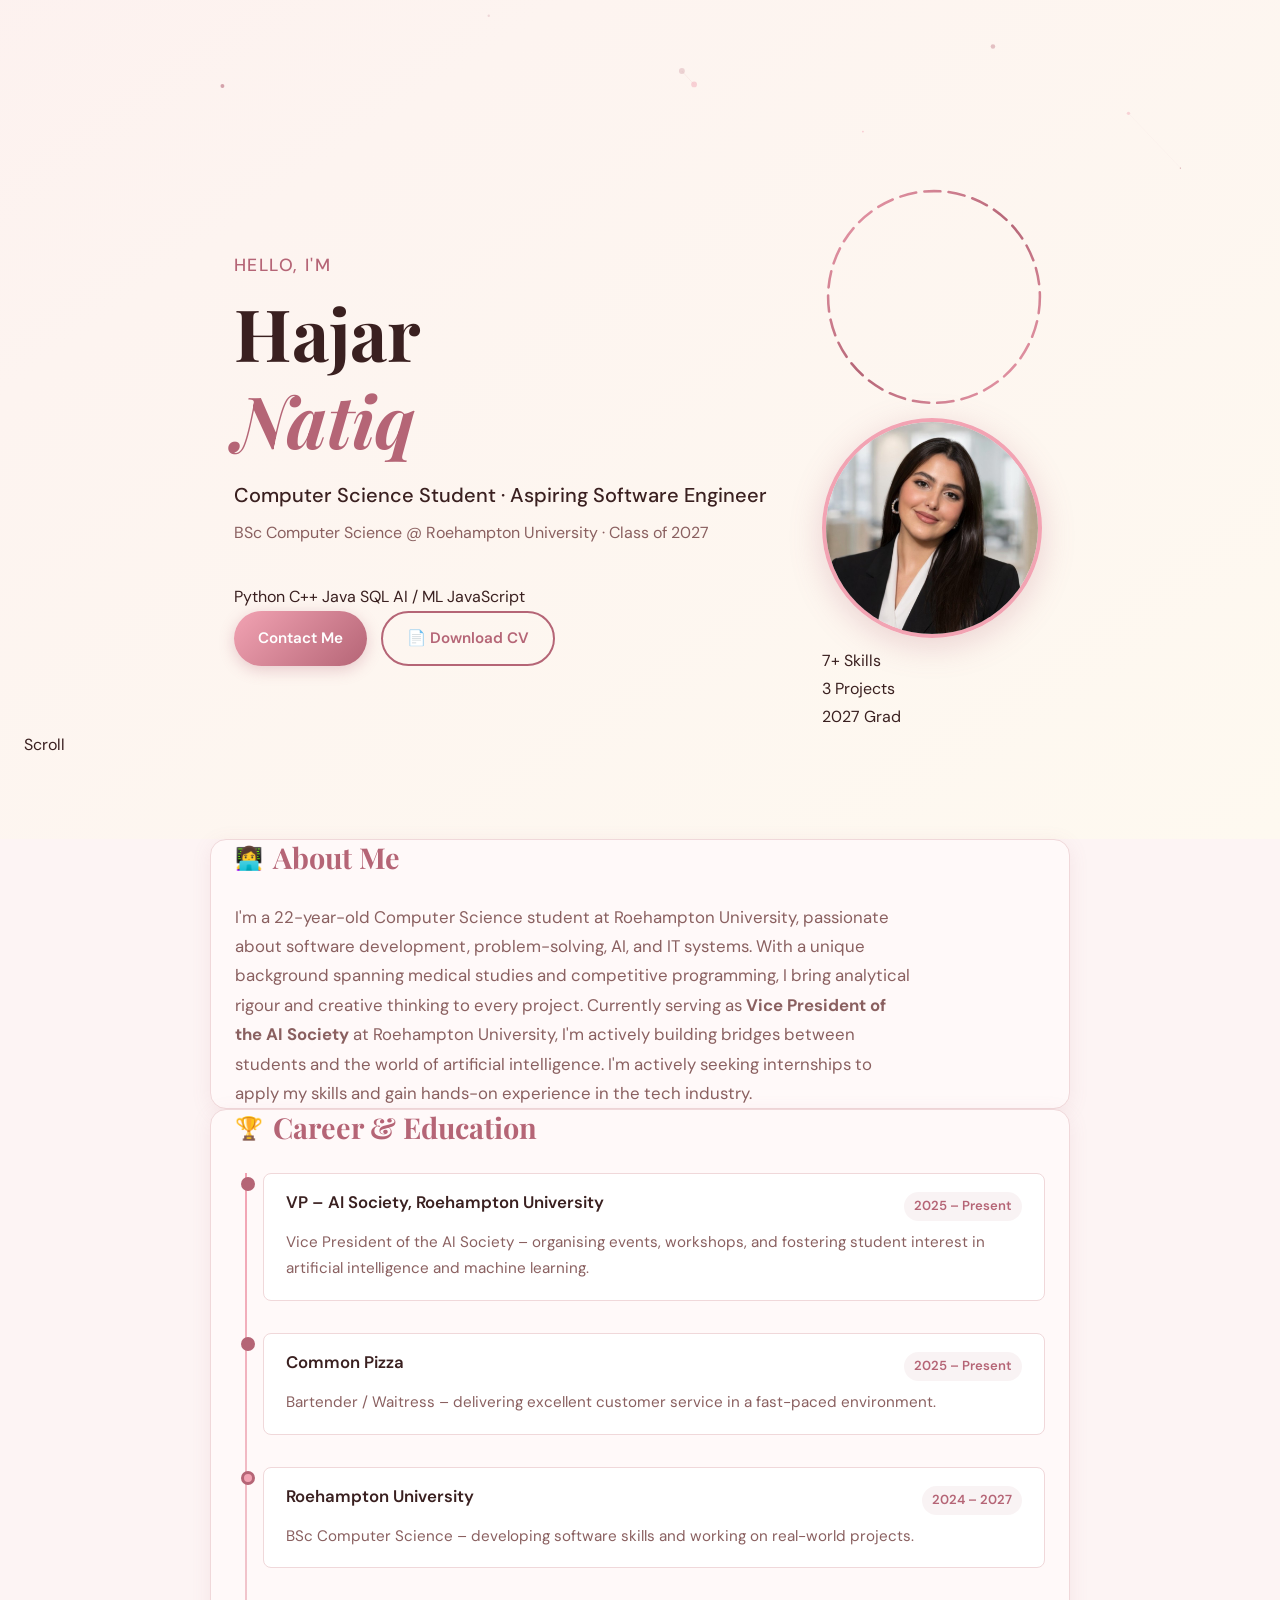
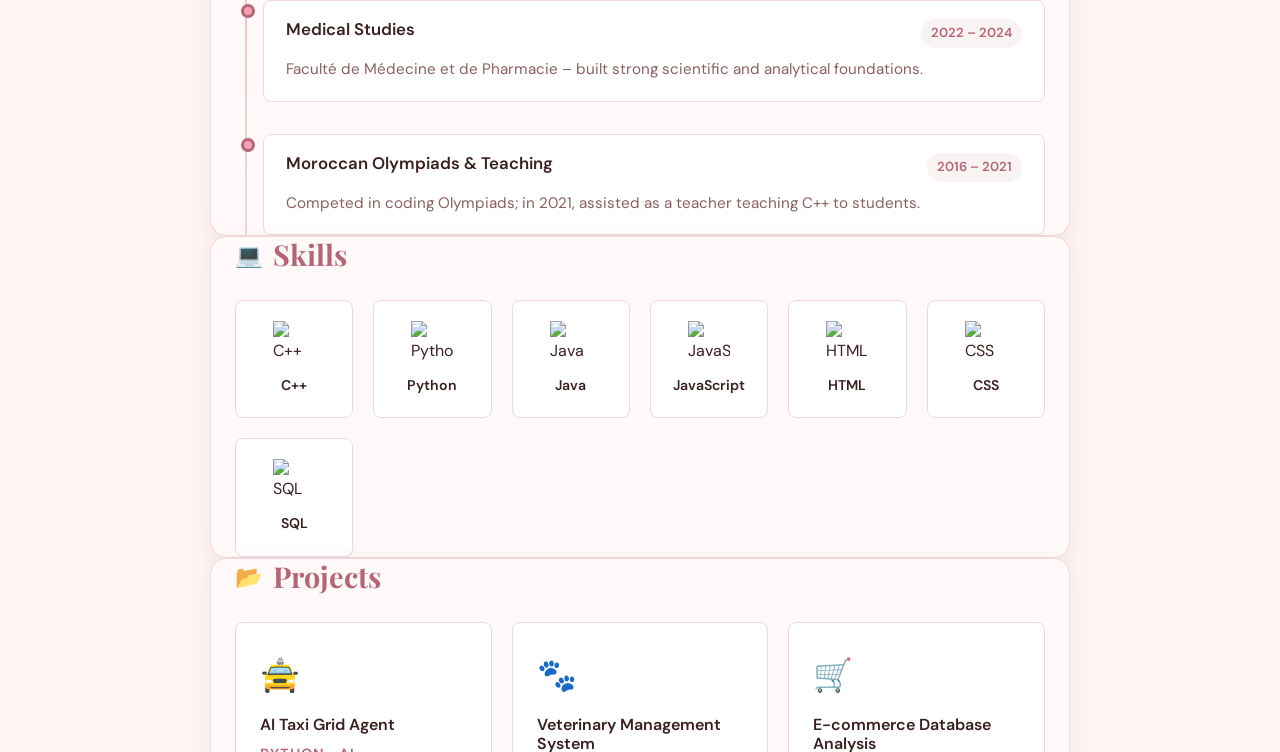
==== commit e9162147: "Update index.html" ====
--- a/index.html
+++ b/index.html
@@ -23,45 +23,100 @@
     <a href="#contact">Contact</a>
   </nav>
 
-  <header>
-    <div class="hero-bg-shapes">
-      <div class="shape shape-1"></div>
-      <div class="shape shape-2"></div>
-      <div class="shape shape-3"></div>
-    </div>
+  <header id="hero">
+    <canvas id="particles"></canvas>
+    <div class="blob b1"></div>
+    <div class="blob b2"></div>
+    <div class="blob b3"></div>
+
+    <button id="dark-mode-toggle">🌙</button>
+
     <div class="container hero-content">
       <div class="hero-inner">
         <div class="hero-text">
           <p class="hero-eyebrow">Hello, I'm</p>
-          <h1>Hajar <span class="highlight">Natiq</span></h1>
+          <h1 class="hero-name">Hajar<br><span class="highlight">Natiq</span></h1>
           <p class="hero-subtitle">Computer Science Student · Aspiring Software Engineer</p>
           <p class="hero-sub2">BSc Computer Science @ Roehampton University · Class of 2027</p>
+          <div class="hero-chips">
+            <span class="chip">Python</span>
+            <span class="chip">C++</span>
+            <span class="chip">Java</span>
+            <span class="chip">SQL</span>
+            <span class="chip">AI / ML</span>
+            <span class="chip">JavaScript</span>
+          </div>
           <div class="hero-actions">
             <a href="#contact" class="btn btn-primary">Contact Me</a>
             <a href="Hajar_Natiq_CV.pdf" download class="btn btn-outline">📄 Download CV</a>
           </div>
         </div>
         <div class="hero-photo-wrap">
-          <img src="Hajar.jpg" alt="Hajar Natiq" class="hero-photo">
-        </div>
-      </div>
-    </div>
-    <button id="dark-mode-toggle">🌙</button>
+          <div class="photo-ring">
+            <svg class="ring-svg" viewBox="0 0 220 220" fill="none" xmlns="http://www.w3.org/2000/svg">
+              <circle cx="110" cy="110" r="104" stroke="url(#ringGrad)" stroke-width="2.5" stroke-dasharray="16 8" stroke-linecap="round"/>
+              <defs>
+                <linearGradient id="ringGrad" x1="0" y1="0" x2="220" y2="220" gradientUnits="userSpaceOnUse">
+                  <stop offset="0%" stop-color="#f2a3b3"/>
+                  <stop offset="50%" stop-color="#b56576"/>
+                  <stop offset="100%" stop-color="#f2a3b3"/>
+                </linearGradient>
+              </defs>
+            </svg>
+            <img src="Hajar.jpg" alt="Hajar Natiq" class="hero-photo">
+          </div>
+          <div class="hero-stats">
+            <div class="stat">
+              <span class="stat-num">7+</span>
+              <span class="stat-lbl">Skills</span>
+            </div>
+            <div class="stat">
+              <span class="stat-num">3</span>
+              <span class="stat-lbl">Projects</span>
+            </div>
+            <div class="stat">
+              <span class="stat-num">2027</span>
+              <span class="stat-lbl">Grad</span>
+            </div>
+          </div>
+        </div>
+      </div>
+    </div>
+
+    <div class="scroll-hint">
+      <span>Scroll</span>
+      <div class="scroll-dot"></div>
+      <div class="scroll-dot"></div>
+      <div class="scroll-dot"></div>
+    </div>
   </header>
 
   <section id="about" class="container">
     <h2><span class="section-icon">👩‍💻</span> About Me</h2>
     <p>
-      I'm a 21-year-old Computer Science student at Roehampton University, passionate about software development,
-      problem-solving, and IT systems. With a unique background spanning medical studies and competitive programming,
-      I bring analytical rigour and creative thinking to every project. I'm actively seeking internships to apply
-      my skills and gain hands-on experience in the tech industry.
+      I'm a 22-year-old Computer Science student at Roehampton University, passionate about software development,
+      problem-solving, AI, and IT systems. With a unique background spanning medical studies and competitive programming,
+      I bring analytical rigour and creative thinking to every project. Currently serving as <strong>Vice President of the AI Society</strong> at Roehampton University,
+      I'm actively building bridges between students and the world of artificial intelligence.
+      I'm actively seeking internships to apply my skills and gain hands-on experience in the tech industry.
     </p>
   </section>
 
   <section id="timeline" class="container">
     <h2><span class="section-icon">🏆</span> Career & Education</h2>
     <div class="timeline">
+
+      <div class="timeline-item job">
+        <div class="timeline-dot"></div>
+        <div class="timeline-content">
+          <div class="timeline-header">
+            <h3>VP – AI Society, Roehampton University</h3>
+            <span class="date">2025 – Present</span>
+          </div>
+          <p>Vice President of the AI Society – organising events, workshops, and fostering student interest in artificial intelligence and machine learning.</p>
+        </div>
+      </div>
+
       <div class="timeline-item job">
         <div class="timeline-dot"></div>
         <div class="timeline-content">
@@ -72,6 +127,7 @@
           <p>Bartender / Waitress – delivering excellent customer service in a fast-paced environment.</p>
         </div>
       </div>
+
       <div class="timeline-item">
         <div class="timeline-dot"></div>
         <div class="timeline-content">
@@ -82,6 +138,7 @@
           <p>BSc Computer Science – developing software skills and working on real-world projects.</p>
         </div>
       </div>
+
       <div class="timeline-item">
         <div class="timeline-dot"></div>
         <div class="timeline-content">
@@ -92,6 +149,7 @@
           <p>Faculté de Médecine et de Pharmacie – built strong scientific and analytical foundations.</p>
         </div>
       </div>
+
       <div class="timeline-item">
         <div class="timeline-dot"></div>
         <div class="timeline-content">
@@ -102,6 +160,7 @@
           <p>Competed in coding Olympiads; in 2021, assisted as a teacher teaching C++ to students.</p>
         </div>
       </div>
+
     </div>
   </section>
 
@@ -263,6 +322,57 @@
     }, { threshold: 0.1 });
 
     document.querySelectorAll('section, .project-card, .timeline-item, .lang-card, .contact-card').forEach(el => observer.observe(el));
+
+    const canvas = document.getElementById('particles');
+    const ctx = canvas.getContext('2d');
+    const hero = document.getElementById('hero');
+    let W, H, pts;
+
+    function initParticles() {
+      W = canvas.width = hero.offsetWidth;
+      H = canvas.height = hero.offsetHeight;
+      pts = Array.from({length: 55}, () => ({
+        x: Math.random() * W,
+        y: Math.random() * H,
+        r: Math.random() * 2.5 + 0.5,
+        vx: (Math.random() - 0.5) * 0.35,
+        vy: (Math.random() - 0.5) * 0.35,
+        alpha: Math.random() * 0.5 + 0.15,
+        color: Math.random() > 0.5 ? '181,101,118' : '242,163,179'
+      }));
+    }
+
+    function drawParticles() {
+      ctx.clearRect(0, 0, W, H);
+      for (let i = 0; i < pts.length; i++) {
+        const p = pts[i];
+        p.x += p.vx; p.y += p.vy;
+        if (p.x < 0) p.x = W; if (p.x > W) p.x = 0;
+        if (p.y < 0) p.y = H; if (p.y > H) p.y = 0;
+        for (let j = i + 1; j < pts.length; j++) {
+          const q = pts[j];
+          const dx = p.x - q.x, dy = p.y - q.y;
+          const dist = Math.sqrt(dx * dx + dy * dy);
+          if (dist < 110) {
+            ctx.beginPath();
+            ctx.moveTo(p.x, p.y);
+            ctx.lineTo(q.x, q.y);
+            ctx.strokeStyle = `rgba(181,101,118,${0.12 * (1 - dist / 110)})`;
+            ctx.lineWidth = 0.7;
+            ctx.stroke();
+          }
+        }
+        ctx.beginPath();
+        ctx.arc(p.x, p.y, p.r, 0, Math.PI * 2);
+        ctx.fillStyle = `rgba(${p.color},${p.alpha})`;
+        ctx.fill();
+      }
+      requestAnimationFrame(drawParticles);
+    }
+
+    initParticles();
+    drawParticles();
+    window.addEventListener('resize', initParticles);
   </script>
 
 </body>
--- a/style.css
+++ b/style.css
@@ -1,11 +1,5 @@
-/* =========================
-   IMPORT FONTS
-========================= */
 @import url('https://fonts.googleapis.com/css2?family=Playfair+Display:ital,wght@0,600;0,700;1,600&family=DM+Sans:wght@300;400;500;600&display=swap');
 
-/* =========================
-   ROOT VARIABLES
-========================= */
 :root {
   --primary-bg: #fdf4f4;
   --secondary-bg: #fff9f9;
@@ -22,11 +16,7 @@
   --radius-sm: 8px;
 }
 
-/* =========================
-   BASE
-========================= */
 *, *::before, *::after { box-sizing: border-box; margin: 0; padding: 0; }
-
 html { scroll-behavior: smooth; }
 
 body {
@@ -37,33 +27,16 @@
   font-size: 1rem;
 }
 
-h1, h2, h3, h4 {
-  font-family: 'Playfair Display', serif;
-  color: var(--accent);
-  line-height: 1.2;
-}
-
+h1, h2, h3, h4 { font-family: 'Playfair Display', serif; color: var(--accent); line-height: 1.2; }
 h1 { font-size: clamp(2.8rem, 6vw, 4.5rem); }
 h2 { font-size: 1.8rem; margin-bottom: 28px; display: flex; align-items: center; gap: 10px; }
 h3 { font-size: 1.2rem; color: var(--text); }
-
 p { color: var(--text-muted); }
-
 a { color: var(--accent); text-decoration: none; transition: color 0.3s; }
 a:hover { color: var(--accent-dark); }
 
-/* =========================
-   CONTAINER
-========================= */
-.container {
-  max-width: 860px;
-  margin: 0 auto;
-  padding: 0 24px;
-}
-
-/* =========================
-   HEADER / HERO
-========================= */
+.container { max-width: 860px; margin: 0 auto; padding: 0 24px; }
+
 header {
   position: relative;
   background: linear-gradient(145deg, #fce8ec 0%, #fdf4f0 60%, #fef9f0 100%);
@@ -72,40 +45,32 @@
   overflow: hidden;
 }
 
-.hero-bg-shapes {
-  position: absolute;
-  inset: 0;
-  pointer-events: none;
-  z-index: 0;
-}
-
-.shape {
-  position: absolute;
+.hero-bg-shapes { position: absolute; inset: 0; pointer-events: none; z-index: 0; }
+.shape { position: absolute; border-radius: 50%; opacity: 0.18; }
+.shape-1 { width: 500px; height: 500px; background: radial-gradient(circle, #f7a8a8, transparent 70%); top: -150px; right: -100px; }
+.shape-2 { width: 300px; height: 300px; background: radial-gradient(circle, #b56576, transparent 70%); bottom: -80px; left: 10%; }
+.shape-3 { width: 200px; height: 200px; background: radial-gradient(circle, #ffd6a0, transparent 70%); top: 30%; left: 60%; }
+
+.hero-content { position: relative; z-index: 1; }
+
+.hero-inner {
+  display: flex;
+  align-items: center;
+  justify-content: space-between;
+  gap: 40px;
+}
+
+.hero-text { flex: 1; }
+.hero-photo-wrap { flex-shrink: 0; }
+
+.hero-photo {
+  width: 220px;
+  height: 220px;
+  object-fit: cover;
+  object-position: top;
   border-radius: 50%;
-  opacity: 0.18;
-}
-
-.shape-1 {
-  width: 500px; height: 500px;
-  background: radial-gradient(circle, #f7a8a8, transparent 70%);
-  top: -150px; right: -100px;
-}
-
-.shape-2 {
-  width: 300px; height: 300px;
-  background: radial-gradient(circle, #b56576, transparent 70%);
-  bottom: -80px; left: 10%;
-}
-
-.shape-3 {
-  width: 200px; height: 200px;
-  background: radial-gradient(circle, #ffd6a0, transparent 70%);
-  top: 30%; left: 60%;
-}
-
-.hero-content {
-  position: relative;
-  z-index: 1;
+  border: 4px solid var(--accent-light);
+  box-shadow: 0 8px 32px rgba(181, 101, 118, 0.25);
 }
 
 .hero-eyebrow {
@@ -118,38 +83,12 @@
   margin-bottom: 8px;
 }
 
-header h1 {
-  color: var(--text);
-  margin-bottom: 16px;
-}
-
-.highlight {
-  color: var(--accent);
-  font-style: italic;
-}
-
-.hero-subtitle {
-  font-size: 1.25rem;
-  font-weight: 500;
-  color: var(--text);
-  margin-bottom: 6px;
-}
-
-.hero-sub2 {
-  font-size: 1rem;
-  color: var(--text-muted);
-  margin-bottom: 36px;
-}
-
-.hero-actions {
-  display: flex;
-  gap: 14px;
-  flex-wrap: wrap;
-}
-
-/* =========================
-   BUTTONS
-========================= */
+header h1 { color: var(--text); margin-bottom: 16px; }
+.highlight { color: var(--accent); font-style: italic; }
+.hero-subtitle { font-size: 1.25rem; font-weight: 500; color: var(--text); margin-bottom: 6px; }
+.hero-sub2 { font-size: 1rem; color: var(--text-muted); margin-bottom: 36px; }
+.hero-actions { display: flex; gap: 14px; flex-wrap: wrap; }
+
 .btn {
   display: inline-flex;
   align-items: center;
@@ -169,35 +108,18 @@
   color: #fff;
   box-shadow: 0 4px 15px rgba(181, 101, 118, 0.3);
 }
-
-.btn-primary:hover {
-  transform: translateY(-3px);
-  box-shadow: 0 8px 25px rgba(181, 101, 118, 0.4);
-  color: #fff;
-}
-
-.btn-outline {
-  background: transparent;
-  color: var(--accent);
-  border: 2px solid var(--accent);
-}
-
-.btn-outline:hover {
-  background: var(--accent);
-  color: #fff;
-  transform: translateY(-3px);
-}
-
-/* Dark mode toggle */
+.btn-primary:hover { transform: translateY(-3px); box-shadow: 0 8px 25px rgba(181, 101, 118, 0.4); color: #fff; }
+
+.btn-outline { background: transparent; color: var(--accent); border: 2px solid var(--accent); }
+.btn-outline:hover { background: var(--accent); color: #fff; transform: translateY(-3px); }
+
 #dark-mode-toggle {
   position: absolute;
-  top: 24px;
-  right: 24px;
+  top: 24px; right: 24px;
   background: rgba(255,255,255,0.6);
   border: 2px solid var(--border);
   border-radius: 50%;
-  width: 44px;
-  height: 44px;
+  width: 44px; height: 44px;
   font-size: 1.2rem;
   cursor: pointer;
   z-index: 10;
@@ -207,15 +129,8 @@
   justify-content: center;
   backdrop-filter: blur(8px);
 }
-
-#dark-mode-toggle:hover {
-  transform: scale(1.1) rotate(15deg);
-  background: rgba(255,255,255,0.9);
-}
-
-/* =========================
-   SECTIONS (shared)
-========================= */
+#dark-mode-toggle:hover { transform: scale(1.1) rotate(15deg); background: rgba(255,255,255,0.9); }
+
 section {
   padding: 56px 40px;
   margin: 28px auto;
@@ -228,28 +143,11 @@
   transform: translateY(24px);
   transition: opacity 0.7s ease, transform 0.7s ease;
 }
-
-section.visible {
-  opacity: 1;
-  transform: translateY(0);
-}
-
-.section-icon {
-  font-size: 1.4rem;
-}
-
-/* =========================
-   ABOUT
-========================= */
-#about p {
-  font-size: 1.05rem;
-  color: var(--text-muted);
-  max-width: 680px;
-}
-
-/* =========================
-   TIMELINE
-========================= */
+section.visible { opacity: 1; transform: translateY(0); }
+.section-icon { font-size: 1.4rem; }
+
+#about p { font-size: 1.05rem; color: var(--text-muted); max-width: 680px; }
+
 .timeline {
   position: relative;
   display: flex;
@@ -257,17 +155,13 @@
   gap: 0;
   padding-left: 28px;
 }
-
 .timeline::before {
   content: '';
   position: absolute;
-  left: 10px;
-  top: 0;
-  bottom: 0;
+  left: 10px; top: 0; bottom: 0;
   width: 2px;
   background: linear-gradient(to bottom, var(--accent-light), var(--border));
 }
-
 .timeline-item {
   display: flex;
   gap: 24px;
@@ -277,31 +171,19 @@
   transform: translateX(-20px);
   transition: opacity 0.6s ease, transform 0.6s ease;
 }
-
-.timeline-item.visible {
-  opacity: 1;
-  transform: translateX(0);
-}
-
+.timeline-item.visible { opacity: 1; transform: translateX(0); }
 .timeline-item:last-child { padding-bottom: 0; }
-
 .timeline-dot {
   position: absolute;
-  left: -22px;
-  top: 4px;
-  width: 14px;
-  height: 14px;
+  left: -22px; top: 4px;
+  width: 14px; height: 14px;
   border-radius: 50%;
   background: var(--accent-light);
   border: 3px solid var(--accent);
   flex-shrink: 0;
   z-index: 1;
 }
-
-.timeline-item.job .timeline-dot {
-  background: var(--accent);
-}
-
+.timeline-item.job .timeline-dot { background: var(--accent); }
 .timeline-content {
   background: var(--card-bg);
   border: 1px solid var(--border);
@@ -310,92 +192,26 @@
   flex: 1;
   transition: all 0.3s ease;
 }
-
-.timeline-content:hover {
-  box-shadow: var(--shadow-hover);
-  transform: translateX(4px);
-  border-color: var(--accent-light);
-}
-
-.timeline-header {
-  display: flex;
-  justify-content: space-between;
-  align-items: flex-start;
-  flex-wrap: wrap;
-  gap: 6px;
-  margin-bottom: 8px;
-}
-
-.timeline-item h3 {
-  font-family: 'DM Sans', sans-serif;
-  font-weight: 600;
-  font-size: 1.05rem;
-  color: var(--text);
-}
-
-.date {
-  font-size: 0.82rem;
-  font-weight: 600;
-  color: var(--accent);
-  background: rgba(181, 101, 118, 0.08);
-  padding: 3px 10px;
-  border-radius: 20px;
-  white-space: nowrap;
-}
-
-.timeline-item p {
-  font-size: 0.95rem;
-  margin: 0;
-}
-
-/* =========================
-   SKILLS
-========================= */
-.skills-grid {
-  display: grid;
-  grid-template-columns: repeat(auto-fill, minmax(100px, 1fr));
-  gap: 20px;
-}
-
+.timeline-content:hover { box-shadow: var(--shadow-hover); transform: translateX(4px); border-color: var(--accent-light); }
+.timeline-header { display: flex; justify-content: space-between; align-items: flex-start; flex-wrap: wrap; gap: 6px; margin-bottom: 8px; }
+.timeline-item h3 { font-family: 'DM Sans', sans-serif; font-weight: 600; font-size: 1.05rem; color: var(--text); }
+.date { font-size: 0.82rem; font-weight: 600; color: var(--accent); background: rgba(181, 101, 118, 0.08); padding: 3px 10px; border-radius: 20px; white-space: nowrap; }
+.timeline-item p { font-size: 0.95rem; margin: 0; }
+
+.skills-grid { display: grid; grid-template-columns: repeat(auto-fill, minmax(100px, 1fr)); gap: 20px; }
 .skill {
-  display: flex;
-  flex-direction: column;
-  align-items: center;
-  gap: 10px;
+  display: flex; flex-direction: column; align-items: center; gap: 10px;
   background: var(--card-bg);
   border: 1px solid var(--border);
   border-radius: var(--radius-sm);
   padding: 20px 10px;
   transition: all 0.3s ease;
 }
-
-.skill:hover {
-  box-shadow: var(--shadow-hover);
-  transform: translateY(-4px);
-  border-color: var(--accent-light);
-}
-
-.skill img {
-  width: 42px;
-  height: 42px;
-}
-
-.skill p {
-  font-weight: 600;
-  font-size: 0.88rem;
-  color: var(--text);
-  margin: 0;
-}
-
-/* =========================
-   PROJECTS
-========================= */
-.projects-grid {
-  display: grid;
-  grid-template-columns: repeat(auto-fill, minmax(240px, 1fr));
-  gap: 20px;
-}
-
+.skill:hover { box-shadow: var(--shadow-hover); transform: translateY(-4px); border-color: var(--accent-light); }
+.skill img { width: 42px; height: 42px; }
+.skill p { font-weight: 600; font-size: 0.88rem; color: var(--text); margin: 0; }
+
+.projects-grid { display: grid; grid-template-columns: repeat(auto-fill, minmax(240px, 1fr)); gap: 20px; }
 .project-card {
   background: var(--card-bg);
   border: 1px solid var(--border);
@@ -404,258 +220,85 @@
   transition: all 0.35s ease;
   opacity: 0;
   transform: translateY(16px);
-  display: flex;
-  flex-direction: column;
-  gap: 8px;
-}
-
-.project-card.visible {
-  opacity: 1;
-  transform: translateY(0);
-}
-
-.project-card:hover {
-  box-shadow: var(--shadow-hover);
-  transform: translateY(-6px);
-  border-color: var(--accent-light);
-}
-
-.project-icon {
-  font-size: 2rem;
-  margin-bottom: 4px;
-}
-
-.project-card h3 {
-  font-family: 'DM Sans', sans-serif;
-  font-weight: 600;
-  font-size: 1rem;
+  display: flex; flex-direction: column; gap: 8px;
+}
+.project-card.visible { opacity: 1; transform: translateY(0); }
+.project-card:hover { box-shadow: var(--shadow-hover); transform: translateY(-6px); border-color: var(--accent-light); }
+.project-icon { font-size: 2rem; margin-bottom: 4px; }
+.project-card h3 { font-family: 'DM Sans', sans-serif; font-weight: 600; font-size: 1rem; color: var(--text); }
+.project-tech { font-size: 0.8rem; font-weight: 600; color: var(--accent); text-transform: uppercase; letter-spacing: 0.06em; margin-bottom: 4px; }
+.project-card p { font-size: 0.92rem; flex: 1; }
+.project-link { font-size: 0.9rem; font-weight: 600; color: var(--accent); margin-top: 8px; display: inline-block; }
+.project-link:hover { color: var(--accent-dark); }
+
+.languages-grid { display: grid; grid-template-columns: repeat(auto-fill, minmax(180px, 1fr)); gap: 16px; }
+.lang-card {
+  display: flex; align-items: center; gap: 14px;
+  background: var(--card-bg);
+  border: 1px solid var(--border);
+  border-radius: var(--radius-sm);
+  padding: 16px 20px;
+  transition: all 0.3s ease;
+  opacity: 0; transform: translateY(12px);
+}
+.lang-card.visible { opacity: 1; transform: translateY(0); }
+.lang-card:hover { box-shadow: var(--shadow-hover); transform: translateY(-4px); border-color: var(--accent-light); }
+.lang-flag { font-size: 2rem; }
+.lang-card strong { display: block; font-size: 1rem; color: var(--text); font-weight: 600; }
+.lang-level { font-size: 0.78rem; font-weight: 600; padding: 2px 8px; border-radius: 20px; margin-top: 3px; display: inline-block; }
+.lang-level.fluent { background: rgba(181, 101, 118, 0.12); color: var(--accent); }
+.lang-level.intermediate { background: rgba(255, 160, 80, 0.12); color: #c07040; }
+
+.contact-grid { display: grid; grid-template-columns: repeat(auto-fill, minmax(240px, 1fr)); gap: 14px; }
+.contact-card {
+  display: flex; align-items: center; gap: 14px;
+  background: var(--card-bg);
+  border: 1px solid var(--border);
+  border-radius: var(--radius-sm);
+  padding: 16px 20px;
+  transition: all 0.3s ease;
   color: var(--text);
-}
-
-.project-tech {
-  font-size: 0.8rem;
-  font-weight: 600;
-  color: var(--accent);
-  text-transform: uppercase;
-  letter-spacing: 0.06em;
-  margin-bottom: 4px;
-}
-
-.project-card p {
-  font-size: 0.92rem;
-  flex: 1;
-}
-
-.project-link {
-  font-size: 0.9rem;
-  font-weight: 600;
-  color: var(--accent);
-  margin-top: 8px;
-  display: inline-block;
-}
-
-.project-link:hover { color: var(--accent-dark); }
-
-/* =========================
-   LANGUAGES
-========================= */
-.languages-grid {
-  display: grid;
-  grid-template-columns: repeat(auto-fill, minmax(180px, 1fr));
-  gap: 16px;
-}
-
-.lang-card {
-  display: flex;
-  align-items: center;
-  gap: 14px;
-  background: var(--card-bg);
-  border: 1px solid var(--border);
-  border-radius: var(--radius-sm);
-  padding: 16px 20px;
-  transition: all 0.3s ease;
-  opacity: 0;
-  transform: translateY(12px);
-}
-
-.lang-card.visible {
-  opacity: 1;
-  transform: translateY(0);
-}
-
-.lang-card:hover {
-  box-shadow: var(--shadow-hover);
-  transform: translateY(-4px);
-  border-color: var(--accent-light);
-}
-
-.lang-flag { font-size: 2rem; }
-
-.lang-card strong {
-  display: block;
-  font-size: 1rem;
-  color: var(--text);
-  font-weight: 600;
-}
-
-.lang-level {
-  font-size: 0.78rem;
-  font-weight: 600;
-  padding: 2px 8px;
-  border-radius: 20px;
-  margin-top: 3px;
-  display: inline-block;
-}
-
-.lang-level.fluent {
-  background: rgba(181, 101, 118, 0.12);
-  color: var(--accent);
-}
-
-.lang-level.intermediate {
-  background: rgba(255, 160, 80, 0.12);
-  color: #c07040;
-}
-
-/* =========================
-   CONTACT
-========================= */
-.contact-grid {
-  display: grid;
-  grid-template-columns: repeat(auto-fill, minmax(240px, 1fr));
-  gap: 14px;
-}
-
-.contact-card {
-  display: flex;
-  align-items: center;
-  gap: 14px;
-  background: var(--card-bg);
-  border: 1px solid var(--border);
-  border-radius: var(--radius-sm);
-  padding: 16px 20px;
-  transition: all 0.3s ease;
-  color: var(--text);
-  opacity: 0;
-  transform: translateY(12px);
-}
-
-.contact-card.visible {
-  opacity: 1;
-  transform: translateY(0);
-}
-
-.contact-card:hover {
-  box-shadow: var(--shadow-hover);
-  transform: translateY(-4px);
-  border-color: var(--accent-light);
-  color: var(--text);
-}
-
+  opacity: 0; transform: translateY(12px);
+}
+.contact-card.visible { opacity: 1; transform: translateY(0); }
+.contact-card:hover { box-shadow: var(--shadow-hover); transform: translateY(-4px); border-color: var(--accent-light); color: var(--text); }
 .contact-icon { font-size: 1.6rem; }
-
-.contact-label {
-  font-size: 0.75rem;
-  font-weight: 600;
-  text-transform: uppercase;
-  letter-spacing: 0.06em;
-  color: var(--accent);
-  margin: 0;
-}
-
-.contact-value {
-  font-size: 0.9rem;
-  font-weight: 500;
-  color: var(--text);
-  margin: 2px 0 0 0;
-}
-
-/* =========================
-   FOOTER
-========================= */
-footer {
-  text-align: center;
-  padding: 40px 24px 50px;
-  color: var(--text-muted);
-  font-size: 0.9rem;
-}
-
+.contact-label { font-size: 0.75rem; font-weight: 600; text-transform: uppercase; letter-spacing: 0.06em; color: var(--accent); margin: 0; }
+.contact-value { font-size: 0.9rem; font-weight: 500; color: var(--text); margin: 2px 0 0 0; }
+
+footer { text-align: center; padding: 40px 24px 50px; color: var(--text-muted); font-size: 0.9rem; }
 footer strong { color: var(--accent); }
 
-/* =========================
-   SIDEBAR MENU
-========================= */
 #menu-toggle {
-  position: fixed;
-  top: 20px;
-  left: 20px;
+  position: fixed; top: 20px; left: 20px;
   font-size: 1.4rem;
   background: rgba(255,255,255,0.85);
   color: var(--accent);
   border: 2px solid var(--border);
   border-radius: 10px;
   padding: 8px 12px;
-  cursor: pointer;
-  z-index: 1001;
+  cursor: pointer; z-index: 1001;
   transition: all 0.3s;
   backdrop-filter: blur(8px);
 }
-
-#menu-toggle:hover {
-  background: var(--accent);
-  color: #fff;
-  border-color: var(--accent);
-  transform: scale(1.05);
-}
+#menu-toggle:hover { background: var(--accent); color: #fff; border-color: var(--accent); transform: scale(1.05); }
 
 #sidebar {
-  position: fixed;
-  top: 0;
-  left: -260px;
-  width: 240px;
-  height: 100%;
+  position: fixed; top: 0; left: -260px;
+  width: 240px; height: 100%;
   background: var(--secondary-bg);
   border-right: 1px solid var(--border);
   padding: 70px 28px 40px;
-  display: flex;
-  flex-direction: column;
-  gap: 8px;
+  display: flex; flex-direction: column; gap: 8px;
   transition: left 0.4s cubic-bezier(0.4, 0, 0.2, 1);
   z-index: 1000;
   box-shadow: 4px 0 24px rgba(181, 101, 118, 0.08);
 }
-
 #sidebar.active { left: 0; }
-
-.sidebar-logo {
-  font-family: 'Playfair Display', serif;
-  font-size: 1.8rem;
-  font-weight: 700;
-  color: var(--accent);
-  margin-bottom: 24px;
-  letter-spacing: 0.05em;
-}
-
-#sidebar a {
-  font-family: 'DM Sans', sans-serif;
-  font-size: 1rem;
-  font-weight: 500;
-  color: var(--text-muted);
-  padding: 10px 14px;
-  border-radius: var(--radius-sm);
-  transition: all 0.25s;
-}
-
-#sidebar a:hover {
-  color: var(--accent);
-  background: rgba(181, 101, 118, 0.08);
-  transform: translateX(4px);
-  text-decoration: none;
-}
-
-/* =========================
-   DARK MODE
-========================= */
+.sidebar-logo { font-family: 'Playfair Display', serif; font-size: 1.8rem; font-weight: 700; color: var(--accent); margin-bottom: 24px; letter-spacing: 0.05em; }
+#sidebar a { font-family: 'DM Sans', sans-serif; font-size: 1rem; font-weight: 500; color: var(--text-muted); padding: 10px 14px; border-radius: var(--radius-sm); transition: all 0.25s; }
+#sidebar a:hover { color: var(--accent); background: rgba(181, 101, 118, 0.08); transform: translateX(4px); text-decoration: none; }
+
 body.dark-mode {
   --primary-bg: #191213;
   --secondary-bg: #221618;
@@ -669,53 +312,20 @@
   --shadow: 0 4px 20px rgba(0,0,0,0.4);
   --shadow-hover: 0 12px 36px rgba(0,0,0,0.5);
 }
-
-body.dark-mode header {
-  background: linear-gradient(145deg, #2a1418 0%, #221618 60%, #201a14 100%);
-}
-
-body.dark-mode #dark-mode-toggle {
-  background: rgba(255,255,255,0.05);
-  border-color: var(--border);
-}
-
+body.dark-mode header { background: linear-gradient(145deg, #2a1418 0%, #221618 60%, #201a14 100%); }
+body.dark-mode #dark-mode-toggle { background: rgba(255,255,255,0.05); border-color: var(--border); }
 body.dark-mode .hero-subtitle { color: var(--text); }
-body.dark-mode .hero-eyebrow { color: var(--accent); }
-
-body.dark-mode .btn-outline {
-  border-color: var(--accent);
-  color: var(--accent);
-}
-body.dark-mode .btn-outline:hover {
-  background: var(--accent);
-  color: #191213;
-}
-
-body.dark-mode #menu-toggle {
-  background: rgba(255,255,255,0.05);
-  border-color: var(--border);
-  color: var(--accent);
-}
-
-body.dark-mode .lang-level.fluent {
-  background: rgba(242, 163, 179, 0.15);
-}
-
-body.dark-mode .contact-card:hover,
-body.dark-mode .lang-card:hover,
-body.dark-mode .project-card:hover,
-body.dark-mode .skill:hover,
-body.dark-mode .timeline-content:hover {
-  border-color: var(--accent);
-}
-
-/* =========================
-   RESPONSIVE
-========================= */
+body.dark-mode .btn-outline { border-color: var(--accent); color: var(--accent); }
+body.dark-mode .btn-outline:hover { background: var(--accent); color: #191213; }
+body.dark-mode #menu-toggle { background: rgba(255,255,255,0.05); border-color: var(--border); color: var(--accent); }
+body.dark-mode .lang-level.fluent { background: rgba(242, 163, 179, 0.15); }
+
 @media (max-width: 640px) {
   header { padding: 90px 20px 60px; }
   section { padding: 40px 24px; margin: 16px auto; }
   .projects-grid, .languages-grid, .contact-grid { grid-template-columns: 1fr; }
   .timeline-header { flex-direction: column; }
   .hero-actions { flex-direction: column; align-items: flex-start; }
-}
+  .hero-inner { flex-direction: column-reverse; align-items: flex-start; gap: 24px; }
+  .hero-photo { width: 140px; height: 140px; }
+}
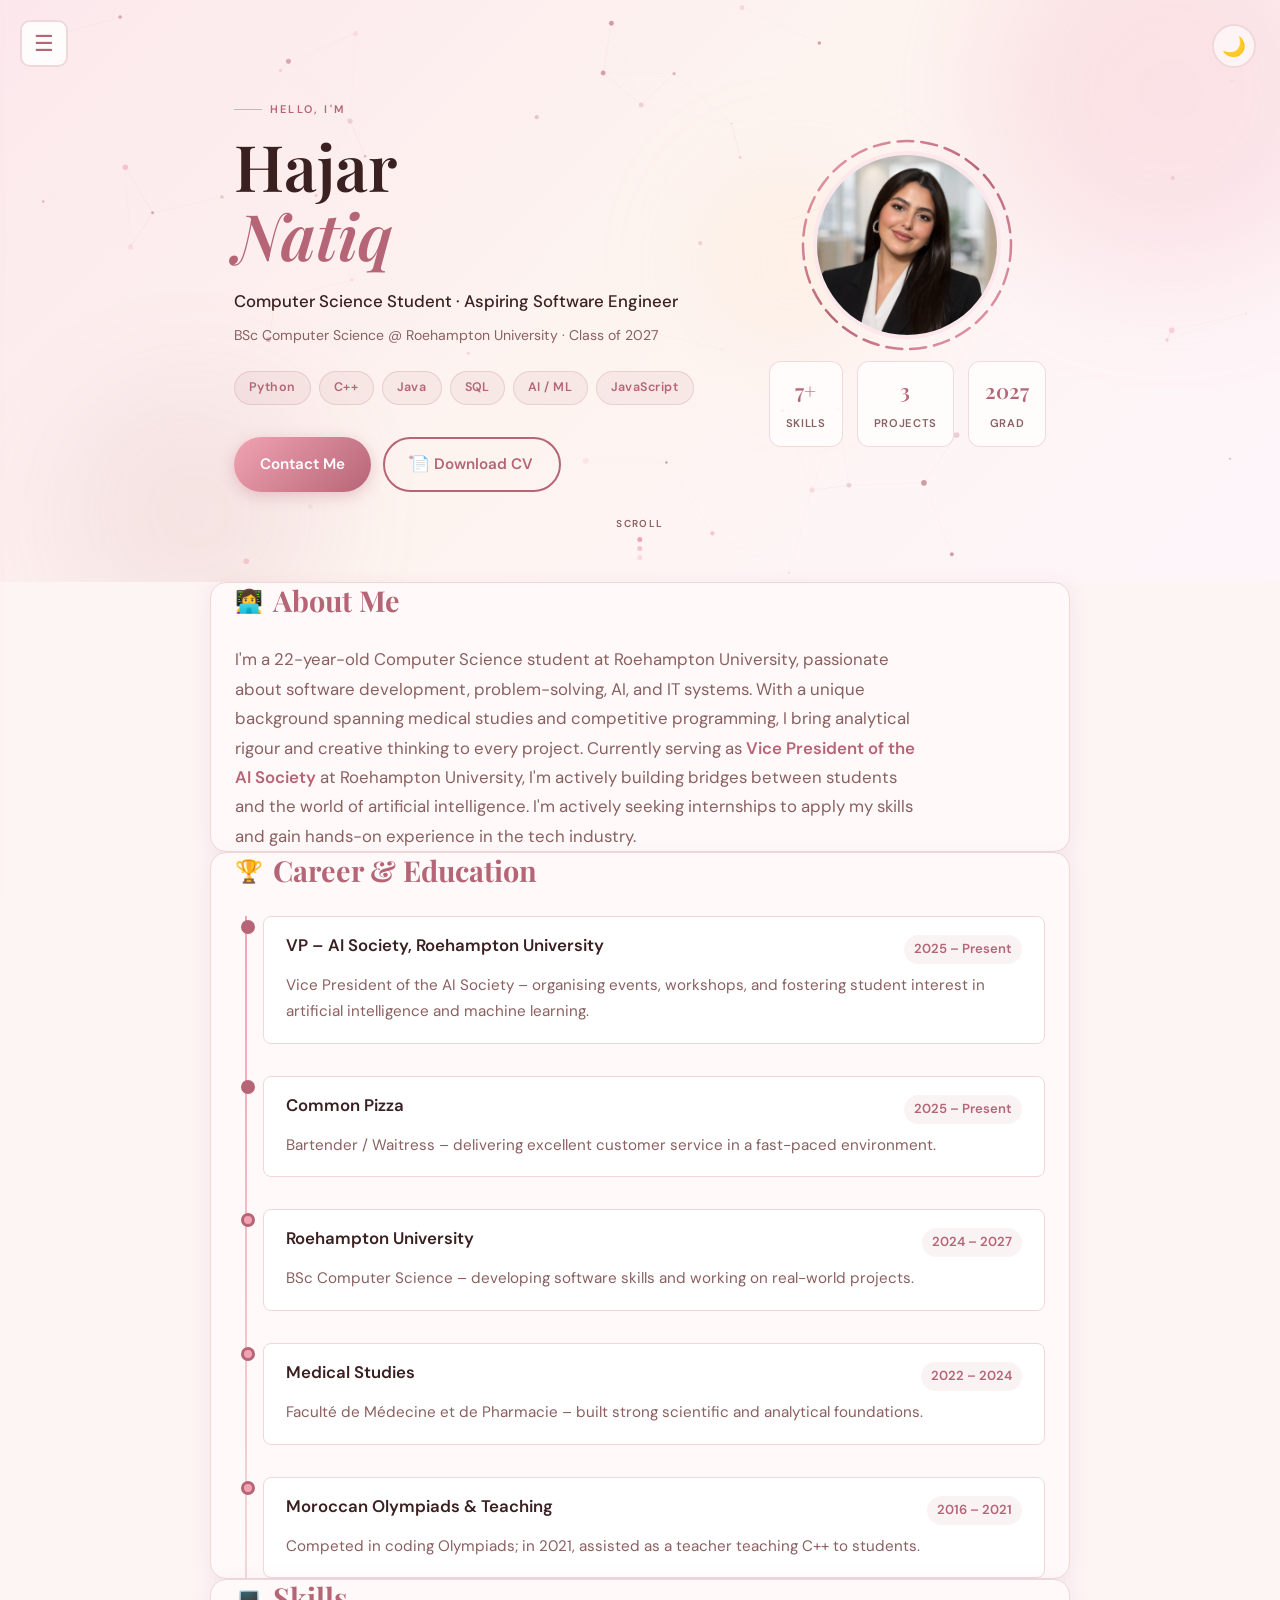
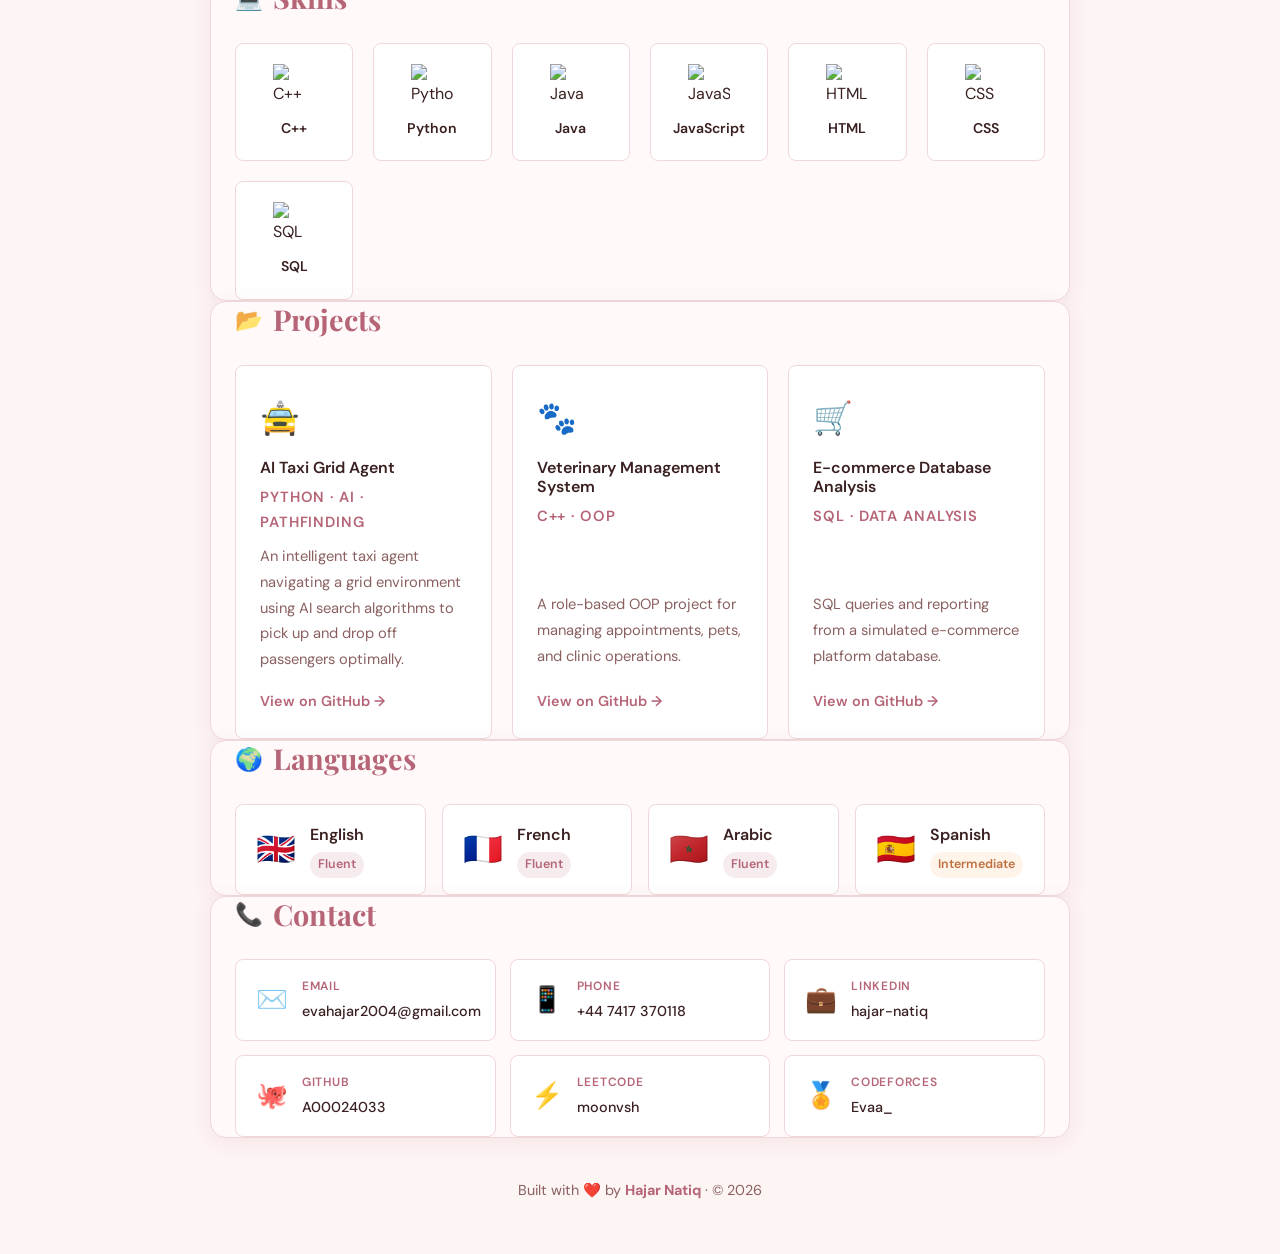
==== commit 4d38fa42: "Update footer copyright year to 2026" ====
--- a/index.html
+++ b/index.html
@@ -287,7 +287,7 @@
   </section>
 
   <footer>
-    <p>Built with ❤️ by <strong>Hajar Natiq</strong> · © 2025</p>
+    <p>Built with ❤️ by <strong>Hajar Natiq</strong> · © 2026</p>
   </footer>
 
   <script>
--- a/style.css
+++ b/style.css
@@ -28,7 +28,6 @@
 }
 
 h1, h2, h3, h4 { font-family: 'Playfair Display', serif; color: var(--accent); line-height: 1.2; }
-h1 { font-size: clamp(2.8rem, 6vw, 4.5rem); }
 h2 { font-size: 1.8rem; margin-bottom: 28px; display: flex; align-items: center; gap: 10px; }
 h3 { font-size: 1.2rem; color: var(--text); }
 p { color: var(--text-muted); }
@@ -39,79 +38,193 @@
 
 header {
   position: relative;
-  background: linear-gradient(145deg, #fce8ec 0%, #fdf4f0 60%, #fef9f0 100%);
-  padding: 100px 24px 80px;
-  text-align: left;
+  background: linear-gradient(135deg, #fce8ec 0%, #fdf4f0 50%, #fef5fb 100%);
+  padding: 100px 24px 90px;
   overflow: hidden;
-}
-
-.hero-bg-shapes { position: absolute; inset: 0; pointer-events: none; z-index: 0; }
-.shape { position: absolute; border-radius: 50%; opacity: 0.18; }
-.shape-1 { width: 500px; height: 500px; background: radial-gradient(circle, #f7a8a8, transparent 70%); top: -150px; right: -100px; }
-.shape-2 { width: 300px; height: 300px; background: radial-gradient(circle, #b56576, transparent 70%); bottom: -80px; left: 10%; }
-.shape-3 { width: 200px; height: 200px; background: radial-gradient(circle, #ffd6a0, transparent 70%); top: 30%; left: 60%; }
-
-.hero-content { position: relative; z-index: 1; }
+  min-height: 500px;
+  display: flex;
+  align-items: center;
+}
+
+canvas#particles {
+  position: absolute;
+  inset: 0;
+  width: 100%;
+  height: 100%;
+  pointer-events: none;
+}
+
+.blob {
+  position: absolute;
+  border-radius: 50%;
+  filter: blur(60px);
+  pointer-events: none;
+}
+.b1 { width: 380px; height: 380px; background: #f2a3b3; opacity: 0.22; top: -100px; right: -80px; animation: drift1 8s ease-in-out infinite; }
+.b2 { width: 260px; height: 260px; background: #b56576; opacity: 0.1; bottom: -60px; left: 5%; animation: drift2 10s ease-in-out infinite; }
+.b3 { width: 180px; height: 180px; background: #ffd6a0; opacity: 0.18; top: 30%; left: 55%; animation: drift1 12s ease-in-out infinite reverse; }
+
+@keyframes drift1 { 0%,100% { transform: translate(0,0); } 50% { transform: translate(20px,-20px); } }
+@keyframes drift2 { 0%,100% { transform: translate(0,0); } 50% { transform: translate(-15px,15px); } }
+
+.hero-content { position: relative; z-index: 2; width: 100%; }
 
 .hero-inner {
   display: flex;
   align-items: center;
   justify-content: space-between;
-  gap: 40px;
+  gap: 48px;
 }
 
 .hero-text { flex: 1; }
-.hero-photo-wrap { flex-shrink: 0; }
+
+.hero-eyebrow {
+  font-size: 11px;
+  font-weight: 600;
+  letter-spacing: 0.2em;
+  text-transform: uppercase;
+  color: var(--accent);
+  margin-bottom: 12px;
+  display: flex;
+  align-items: center;
+  gap: 8px;
+  opacity: 0;
+  animation: fadeUp 0.6s ease 0.3s forwards;
+}
+.hero-eyebrow::before {
+  content: '';
+  display: inline-block;
+  width: 28px; height: 1.5px;
+  background: var(--accent-light);
+  border-radius: 2px;
+}
+
+.hero-name {
+  font-family: 'Playfair Display', serif;
+  font-size: clamp(2.6rem, 5.5vw, 4rem);
+  font-weight: 600;
+  color: var(--text);
+  line-height: 1.08;
+  margin-bottom: 18px;
+  opacity: 0;
+  animation: fadeUp 0.7s ease 0.5s forwards;
+}
+.hero-name .highlight { color: var(--accent); font-style: italic; }
+
+.hero-subtitle {
+  font-size: 1.05rem;
+  font-weight: 500;
+  color: var(--text);
+  margin-bottom: 6px;
+  opacity: 0;
+  animation: fadeUp 0.6s ease 0.7s forwards;
+}
+
+.hero-sub2 {
+  font-size: 0.88rem;
+  color: var(--text-muted);
+  margin-bottom: 24px;
+  opacity: 0;
+  animation: fadeUp 0.6s ease 0.85s forwards;
+}
+
+.hero-chips {
+  display: flex;
+  gap: 8px;
+  flex-wrap: wrap;
+  margin-bottom: 32px;
+  opacity: 0;
+  animation: fadeUp 0.6s ease 1s forwards;
+}
+
+.chip {
+  padding: 5px 14px;
+  border-radius: 50px;
+  background: rgba(181, 101, 118, 0.08);
+  border: 1px solid rgba(181, 101, 118, 0.2);
+  font-size: 0.78rem;
+  font-weight: 600;
+  color: var(--accent);
+  letter-spacing: 0.04em;
+}
+
+.hero-actions {
+  display: flex;
+  gap: 12px;
+  flex-wrap: wrap;
+  opacity: 0;
+  animation: fadeUp 0.6s ease 1.1s forwards;
+}
+
+.hero-photo-wrap {
+  flex-shrink: 0;
+  display: flex;
+  flex-direction: column;
+  align-items: center;
+  gap: 16px;
+  opacity: 0;
+  animation: fadeIn 1s ease 0.6s forwards;
+}
+
+.photo-ring {
+  position: relative;
+  width: 200px;
+  height: 200px;
+}
+
+.ring-svg {
+  position: absolute;
+  inset: -10px;
+  width: calc(100% + 20px);
+  height: calc(100% + 20px);
+  animation: spin 6s linear infinite;
+}
 
 .hero-photo {
-  width: 220px;
-  height: 220px;
+  position: absolute;
+  inset: 6px;
+  width: calc(100% - 12px);
+  height: calc(100% - 12px);
+  border-radius: 50%;
   object-fit: cover;
   object-position: top;
-  border-radius: 50%;
-  border: 4px solid var(--accent-light);
-  box-shadow: 0 8px 32px rgba(181, 101, 118, 0.25);
-}
-
-.hero-eyebrow {
-  font-family: 'DM Sans', sans-serif;
-  font-size: 1.1rem;
-  font-weight: 500;
-  color: var(--accent);
-  letter-spacing: 0.08em;
-  text-transform: uppercase;
-  margin-bottom: 8px;
-}
-
-header h1 { color: var(--text); margin-bottom: 16px; }
-.highlight { color: var(--accent); font-style: italic; }
-.hero-subtitle { font-size: 1.25rem; font-weight: 500; color: var(--text); margin-bottom: 6px; }
-.hero-sub2 { font-size: 1rem; color: var(--text-muted); margin-bottom: 36px; }
-.hero-actions { display: flex; gap: 14px; flex-wrap: wrap; }
-
-.btn {
-  display: inline-flex;
-  align-items: center;
-  gap: 6px;
-  padding: 12px 24px;
-  border-radius: 50px;
-  font-family: 'DM Sans', sans-serif;
-  font-weight: 600;
-  font-size: 0.95rem;
-  cursor: pointer;
-  transition: all 0.3s ease;
-  border: none;
-}
-
-.btn-primary {
-  background: linear-gradient(135deg, var(--accent-light), var(--accent));
-  color: #fff;
-  box-shadow: 0 4px 15px rgba(181, 101, 118, 0.3);
-}
-.btn-primary:hover { transform: translateY(-3px); box-shadow: 0 8px 25px rgba(181, 101, 118, 0.4); color: #fff; }
-
-.btn-outline { background: transparent; color: var(--accent); border: 2px solid var(--accent); }
-.btn-outline:hover { background: var(--accent); color: #fff; transform: translateY(-3px); }
+  border: 4px solid #fce8ec;
+  z-index: 1;
+}
+
+.hero-stats {
+  display: flex;
+  gap: 14px;
+}
+
+.stat {
+  text-align: center;
+  background: rgba(255, 255, 255, 0.7);
+  border: 1px solid rgba(240, 216, 218, 0.9);
+  border-radius: 12px;
+  padding: 10px 16px;
+  backdrop-filter: blur(8px);
+}
+.stat-num { font-family: 'Playfair Display', serif; font-size: 1.3rem; font-weight: 600; color: var(--accent); display: block; }
+.stat-lbl { font-size: 0.7rem; font-weight: 600; color: var(--text-muted); letter-spacing: 0.06em; text-transform: uppercase; }
+
+.scroll-hint {
+  position: absolute;
+  bottom: 22px;
+  left: 50%;
+  transform: translateX(-50%);
+  display: flex;
+  flex-direction: column;
+  align-items: center;
+  gap: 4px;
+  opacity: 0;
+  animation: fadeIn 1s ease 1.6s forwards;
+  z-index: 2;
+}
+.scroll-hint span { font-size: 10px; font-weight: 600; letter-spacing: 0.14em; color: var(--text-muted); text-transform: uppercase; }
+.scroll-dot { width: 5px; height: 5px; border-radius: 50%; background: var(--accent-light); animation: bounce 1.4s ease-in-out infinite; }
+.scroll-dot:nth-child(3) { animation-delay: 0.2s; opacity: 0.6; }
+.scroll-dot:nth-child(4) { animation-delay: 0.4s; opacity: 0.3; }
 
 #dark-mode-toggle {
   position: absolute;
@@ -131,6 +244,33 @@
 }
 #dark-mode-toggle:hover { transform: scale(1.1) rotate(15deg); background: rgba(255,255,255,0.9); }
 
+@keyframes fadeUp { from { opacity: 0; transform: translateY(18px); } to { opacity: 1; transform: translateY(0); } }
+@keyframes fadeIn { from { opacity: 0; } to { opacity: 1; } }
+@keyframes spin { from { transform: rotate(0deg); } to { transform: rotate(360deg); } }
+@keyframes bounce { 0%,100% { transform: translateY(0); } 50% { transform: translateY(4px); } }
+
+.btn {
+  display: inline-flex;
+  align-items: center;
+  gap: 6px;
+  padding: 12px 26px;
+  border-radius: 50px;
+  font-family: 'DM Sans', sans-serif;
+  font-weight: 600;
+  font-size: 0.95rem;
+  cursor: pointer;
+  transition: all 0.3s ease;
+  border: none;
+}
+.btn-primary {
+  background: linear-gradient(135deg, var(--accent-light), var(--accent));
+  color: #fff;
+  box-shadow: 0 4px 15px rgba(181, 101, 118, 0.3);
+}
+.btn-primary:hover { transform: translateY(-3px); box-shadow: 0 8px 25px rgba(181, 101, 118, 0.4); color: #fff; }
+.btn-outline { background: transparent; color: var(--accent); border: 2px solid var(--accent); }
+.btn-outline:hover { background: var(--accent); color: #fff; transform: translateY(-3px); }
+
 section {
   padding: 56px 40px;
   margin: 28px auto;
@@ -147,14 +287,9 @@
 .section-icon { font-size: 1.4rem; }
 
 #about p { font-size: 1.05rem; color: var(--text-muted); max-width: 680px; }
-
-.timeline {
-  position: relative;
-  display: flex;
-  flex-direction: column;
-  gap: 0;
-  padding-left: 28px;
-}
+#about strong { color: var(--accent); font-weight: 600; }
+
+.timeline { position: relative; display: flex; flex-direction: column; gap: 0; padding-left: 28px; }
 .timeline::before {
   content: '';
   position: absolute;
@@ -180,7 +315,6 @@
   border-radius: 50%;
   background: var(--accent-light);
   border: 3px solid var(--accent);
-  flex-shrink: 0;
   z-index: 1;
 }
 .timeline-item.job .timeline-dot { background: var(--accent); }
@@ -226,7 +360,7 @@
 .project-card:hover { box-shadow: var(--shadow-hover); transform: translateY(-6px); border-color: var(--accent-light); }
 .project-icon { font-size: 2rem; margin-bottom: 4px; }
 .project-card h3 { font-family: 'DM Sans', sans-serif; font-weight: 600; font-size: 1rem; color: var(--text); }
-.project-tech { font-size: 0.8rem; font-weight: 600; color: var(--accent); text-transform: uppercase; letter-spacing: 0.06em; margin-bottom: 4px; }
+.project-tech { font-size: 0.8rem; font-weight: 600; color: var(--accent); text-transform: uppercase; letter-spacing: 0.06em; }
 .project-card p { font-size: 0.92rem; flex: 1; }
 .project-link { font-size: 0.9rem; font-weight: 600; color: var(--accent); margin-top: 8px; display: inline-block; }
 .project-link:hover { color: var(--accent-dark); }
@@ -295,7 +429,7 @@
   box-shadow: 4px 0 24px rgba(181, 101, 118, 0.08);
 }
 #sidebar.active { left: 0; }
-.sidebar-logo { font-family: 'Playfair Display', serif; font-size: 1.8rem; font-weight: 700; color: var(--accent); margin-bottom: 24px; letter-spacing: 0.05em; }
+.sidebar-logo { font-family: 'Playfair Display', serif; font-size: 1.8rem; font-weight: 700; color: var(--accent); margin-bottom: 24px; }
 #sidebar a { font-family: 'DM Sans', sans-serif; font-size: 1rem; font-weight: 500; color: var(--text-muted); padding: 10px 14px; border-radius: var(--radius-sm); transition: all 0.25s; }
 #sidebar a:hover { color: var(--accent); background: rgba(181, 101, 118, 0.08); transform: translateX(4px); text-decoration: none; }
 
@@ -312,20 +446,29 @@
   --shadow: 0 4px 20px rgba(0,0,0,0.4);
   --shadow-hover: 0 12px 36px rgba(0,0,0,0.5);
 }
-body.dark-mode header { background: linear-gradient(145deg, #2a1418 0%, #221618 60%, #201a14 100%); }
+body.dark-mode header { background: linear-gradient(135deg, #191213 0%, #221618 50%, #1a1020 100%); }
+body.dark-mode .b1 { opacity: 0.18; }
+body.dark-mode .b2 { opacity: 0.15; }
+body.dark-mode .b3 { opacity: 0.08; }
+body.dark-mode .hero-photo { border-color: #2c1c1e; }
+body.dark-mode .stat { background: rgba(44,28,30,0.8); border-color: rgba(58,36,40,0.9); }
+body.dark-mode .chip { background: rgba(242,163,179,0.08); border-color: rgba(242,163,179,0.18); color: var(--accent); }
 body.dark-mode #dark-mode-toggle { background: rgba(255,255,255,0.05); border-color: var(--border); }
-body.dark-mode .hero-subtitle { color: var(--text); }
 body.dark-mode .btn-outline { border-color: var(--accent); color: var(--accent); }
 body.dark-mode .btn-outline:hover { background: var(--accent); color: #191213; }
 body.dark-mode #menu-toggle { background: rgba(255,255,255,0.05); border-color: var(--border); color: var(--accent); }
-body.dark-mode .lang-level.fluent { background: rgba(242, 163, 179, 0.15); }
+body.dark-mode .lang-level.fluent { background: rgba(242,163,179,0.15); }
+body.dark-mode #about strong { color: var(--accent); }
 
 @media (max-width: 640px) {
-  header { padding: 90px 20px 60px; }
+  header { padding: 90px 20px 70px; min-height: auto; }
+  .hero-inner { flex-direction: column-reverse; align-items: flex-start; gap: 32px; }
+  .hero-photo-wrap { align-self: center; }
+  .photo-ring { width: 150px; height: 150px; }
   section { padding: 40px 24px; margin: 16px auto; }
   .projects-grid, .languages-grid, .contact-grid { grid-template-columns: 1fr; }
   .timeline-header { flex-direction: column; }
   .hero-actions { flex-direction: column; align-items: flex-start; }
-  .hero-inner { flex-direction: column-reverse; align-items: flex-start; gap: 24px; }
-  .hero-photo { width: 140px; height: 140px; }
-}
+  .hero-stats { gap: 10px; }
+  .stat { padding: 8px 12px; }
+}
